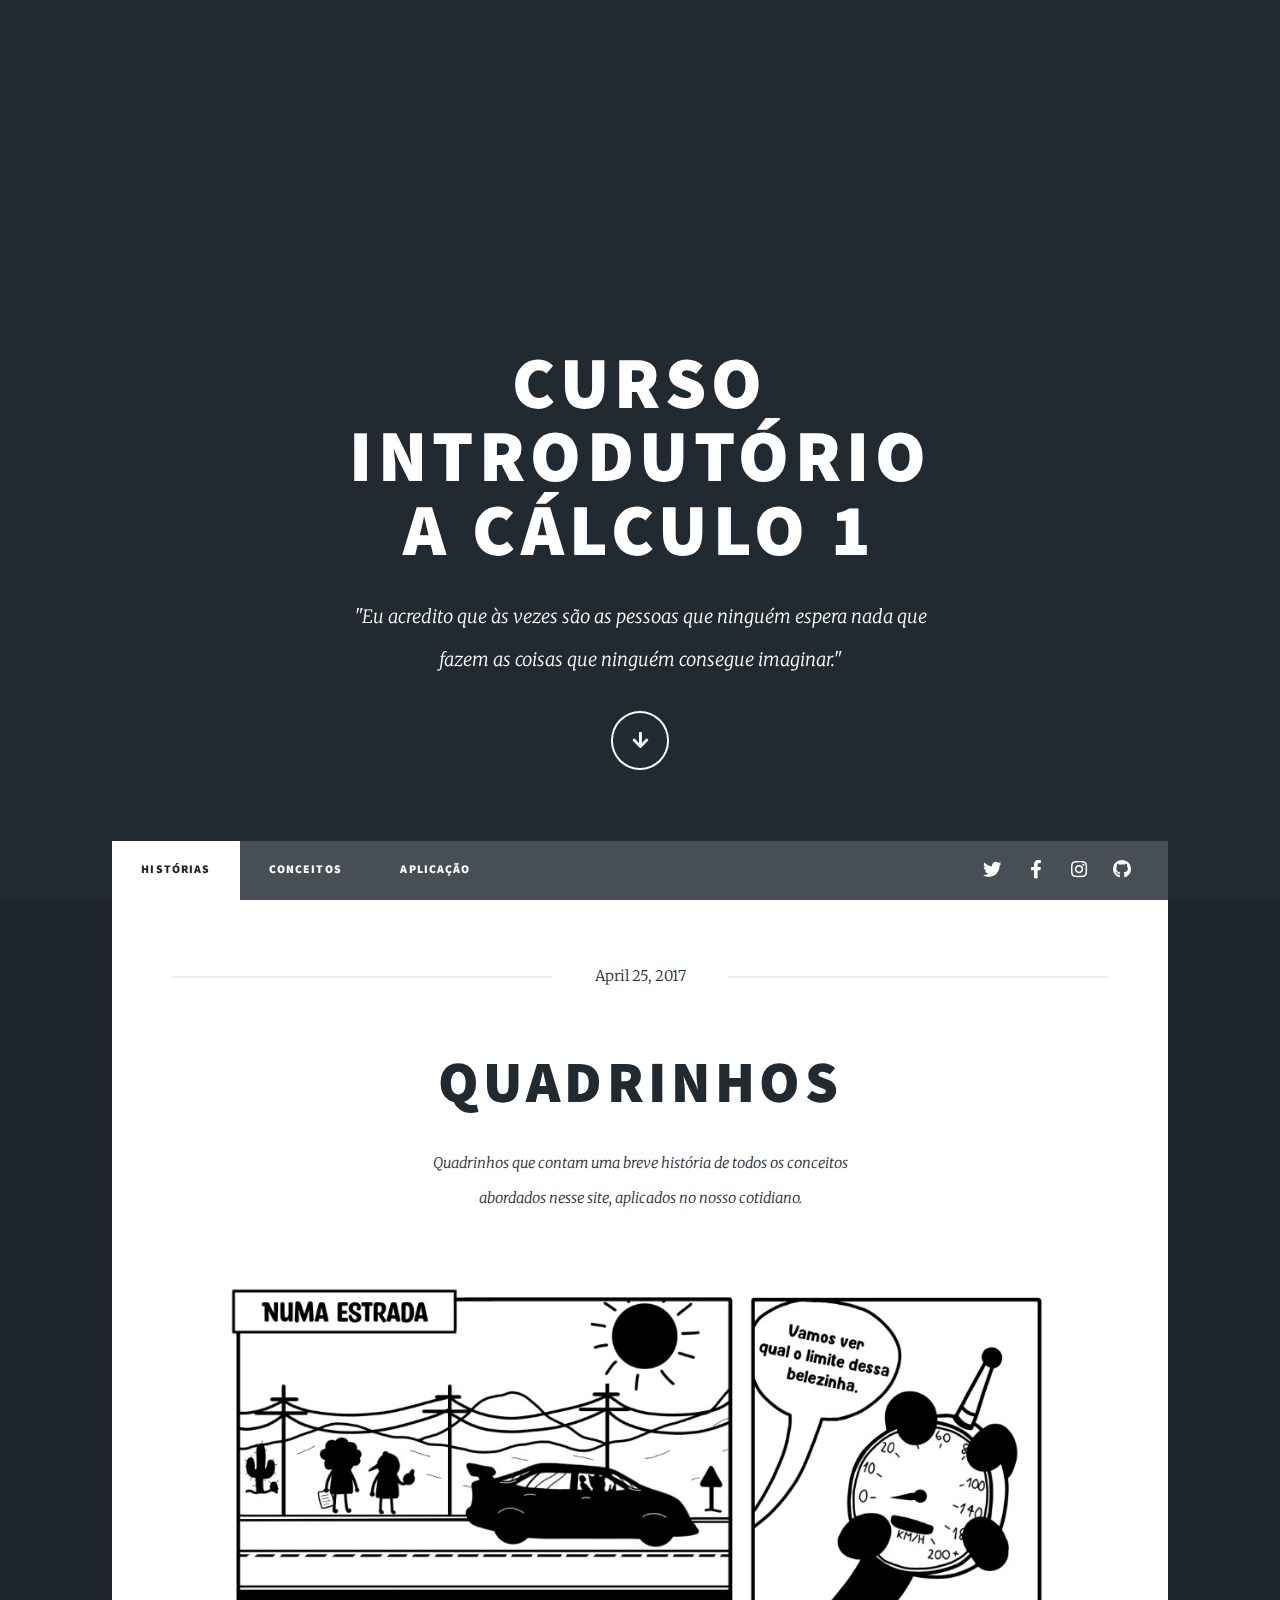
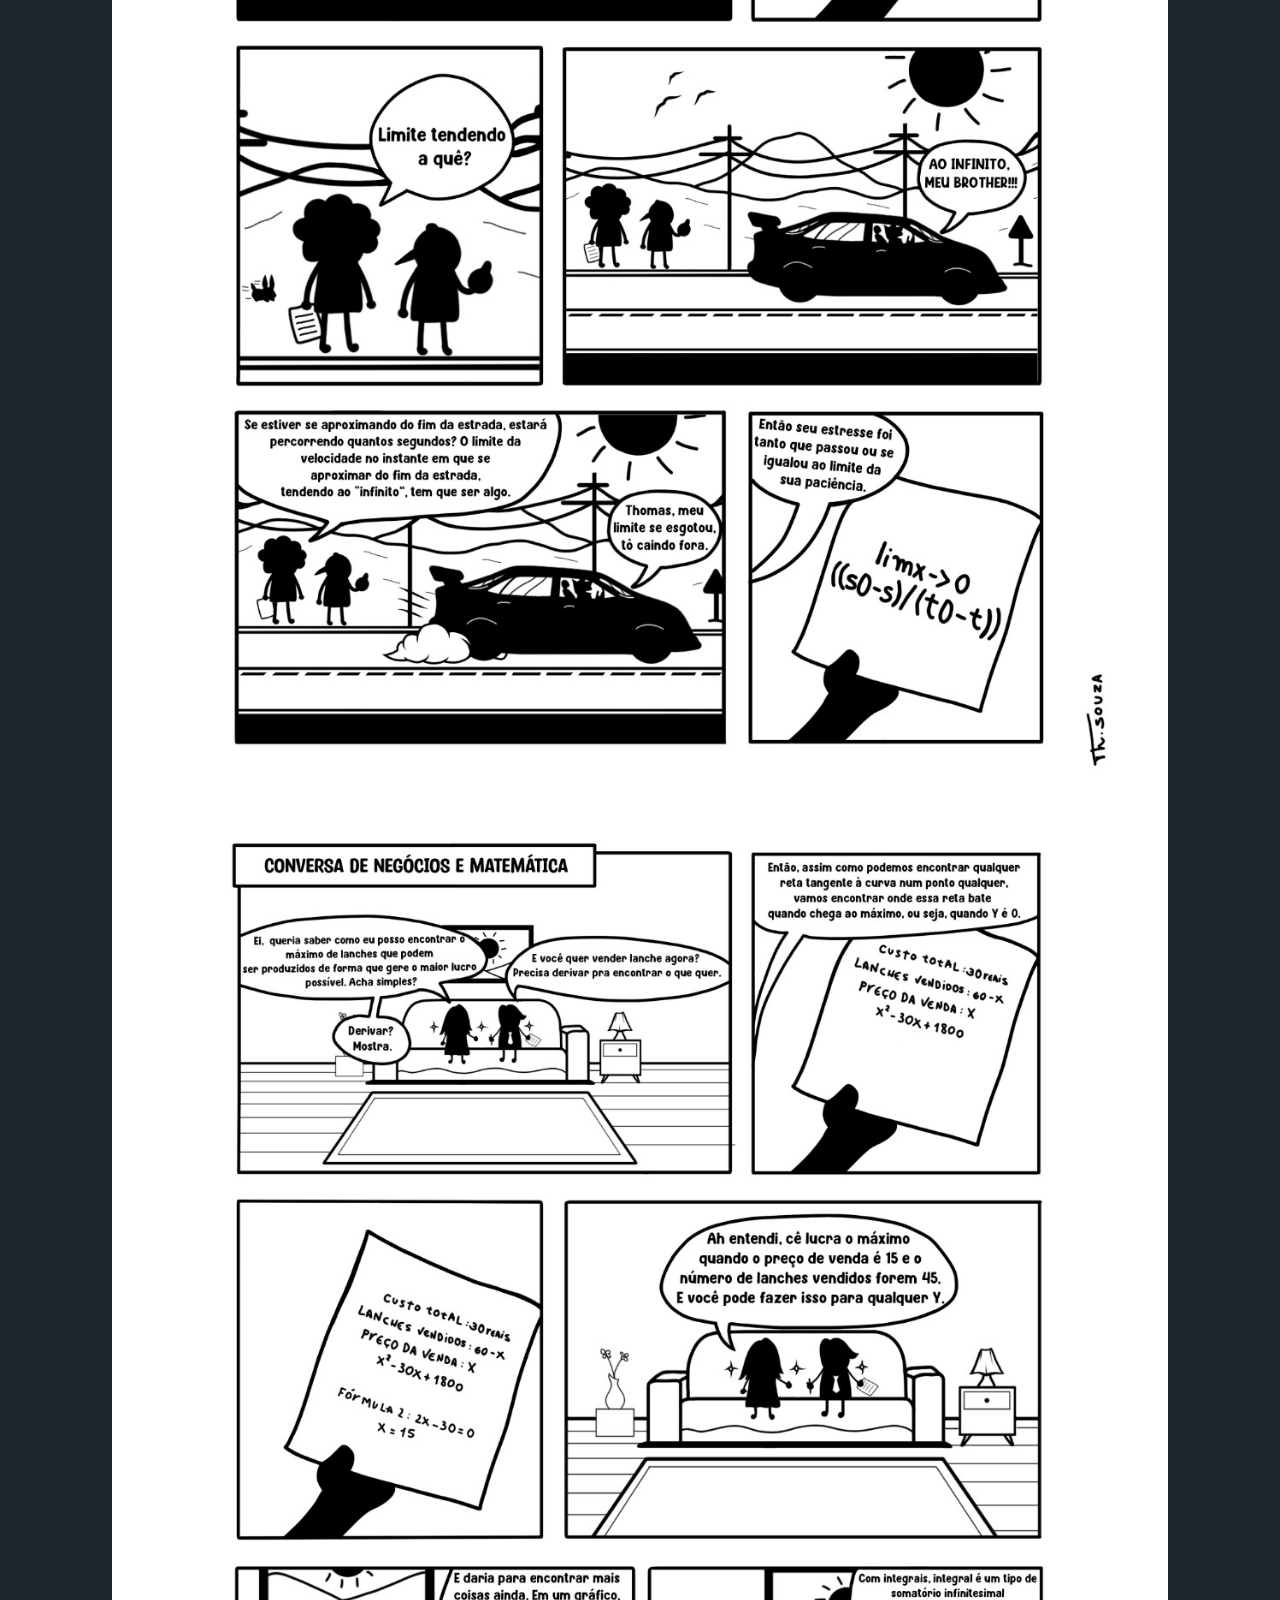
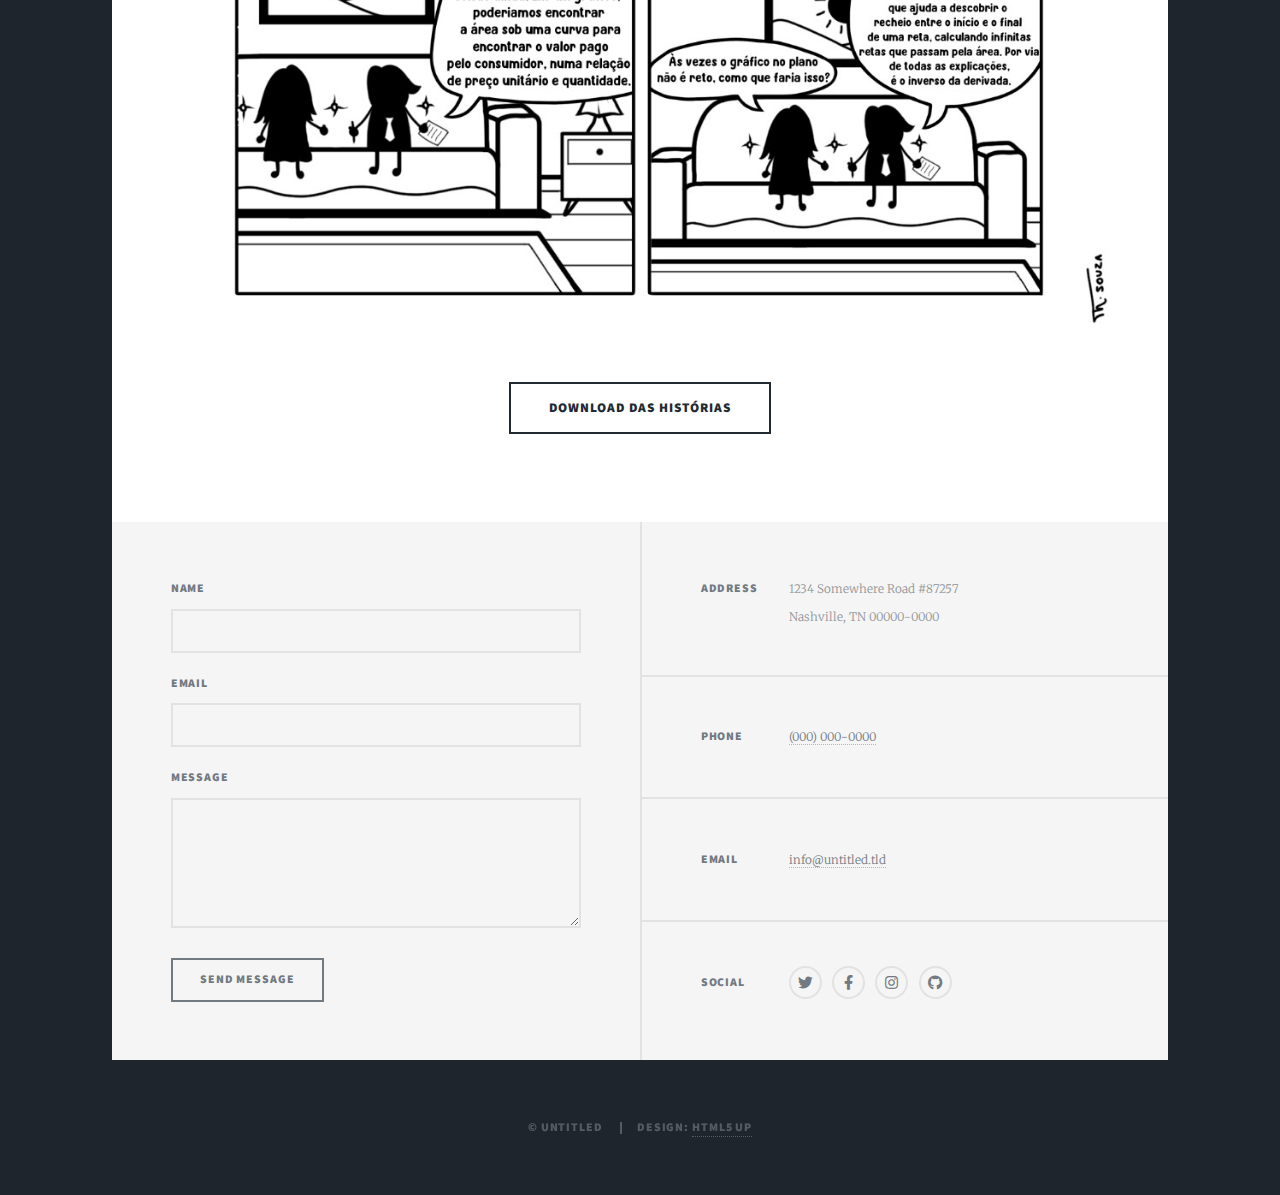
==== index.html @ 62574768 "first commit" ====
<!DOCTYPE html>
<!--
	Massively by HTML5 UP
	html5up.net | @ajlkn
	Free for personal and commercial use under the CCA 3.0 license (html5up.net/license)
-->
<html>
  <head>
    <title>Histórias | Cálculo 1</title>
    <meta charset="utf-8" />
    <meta
      name="viewport"
      content="width=device-width, initial-scale=1, user-scalable=no"
    />
    <link rel="stylesheet" href="assets/css/main.css" />
    <noscript
      ><link rel="stylesheet" href="assets/css/noscript.css"
    /></noscript>
  </head>
  <body class="is-preload">
    <!-- Wrapper -->
    <div id="wrapper" class="fade-in">
      <!-- Intro -->
      <div id="intro">
        <h1>
          Curso<br />
          introdutório<br />
          a cálculo 1
        </h1>
        <p>
          "Eu acredito que às vezes são as pessoas que ninguém espera nada que
          <br />
          fazem as coisas que ninguém consegue imaginar."
        </p>
        <ul class="actions">
          <li>
            <a
              href="#header"
              class="button icon solid solo fa-arrow-down scrolly"
              >Continue</a
            >
          </li>
        </ul>
      </div>

      <!-- Header -->
      <header id="header">
        <a href="index.html" class="logo">Cálculo 1</a>
      </header>

      <!-- Nav -->
      <nav id="nav">
        <ul class="links">
          <li class="active"><a href="index.html">Histórias</a></li>
          <li><a href="generic.html">Conceitos</a></li>
          <li><a href="elements.html">Aplicação</a></li>
        </ul>
        <ul class="icons">
          <li>
            <a href="#" class="icon brands fa-twitter"
              ><span class="label">Twitter</span></a
            >
          </li>
          <li>
            <a href="#" class="icon brands fa-facebook-f"
              ><span class="label">Facebook</span></a
            >
          </li>
          <li>
            <a href="#" class="icon brands fa-instagram"
              ><span class="label">Instagram</span></a
            >
          </li>
          <li>
            <a href="#" class="icon brands fa-github"
              ><span class="label">GitHub</span></a
            >
          </li>
        </ul>
      </nav>

      <!-- Main -->
      <div id="main">
        <!-- Featured Post -->
        <article class="post featured">
          <header class="major">
            <span class="date">April 25, 2017</span>
            <h2>
              <a href="#">Quadrinhos</a>
            </h2>
            <p>
              Quadrinhos que contam uma breve história de todos os conceitos
              <br />abordados nesse site, aplicados no nosso cotidiano.
            </p>
          </header>
          <a href="#" class="image main"
            ><img src="images/pic01.jpeg" alt=""
          /></a>
          <a href="#" class="image main"
            ><img src="images/pic02.jpeg" alt=""
          /></a>
          <ul class="actions special">
            <li>
              <a href="#" class="button large" download="images/pic01.jpeg"
                >Download das histórias</a
              >
            </li>
          </ul>
        </article>
      </div>

      <!-- Footer -->
      <footer id="footer">
        <section>
          <form method="post" action="#">
            <div class="fields">
              <div class="field">
                <label for="name">Name</label>
                <input type="text" name="name" id="name" />
              </div>
              <div class="field">
                <label for="email">Email</label>
                <input type="text" name="email" id="email" />
              </div>
              <div class="field">
                <label for="message">Message</label>
                <textarea name="message" id="message" rows="3"></textarea>
              </div>
            </div>
            <ul class="actions">
              <li><input type="submit" value="Send Message" /></li>
            </ul>
          </form>
        </section>
        <section class="split contact">
          <section class="alt">
            <h3>Address</h3>
            <p>
              1234 Somewhere Road #87257<br />
              Nashville, TN 00000-0000
            </p>
          </section>
          <section>
            <h3>Phone</h3>
            <p><a href="#">(000) 000-0000</a></p>
          </section>
          <section>
            <h3>Email</h3>
            <p><a href="#">info@untitled.tld</a></p>
          </section>
          <section>
            <h3>Social</h3>
            <ul class="icons alt">
              <li>
                <a href="#" class="icon brands alt fa-twitter"
                  ><span class="label">Twitter</span></a
                >
              </li>
              <li>
                <a href="#" class="icon brands alt fa-facebook-f"
                  ><span class="label">Facebook</span></a
                >
              </li>
              <li>
                <a href="#" class="icon brands alt fa-instagram"
                  ><span class="label">Instagram</span></a
                >
              </li>
              <li>
                <a href="#" class="icon brands alt fa-github"
                  ><span class="label">GitHub</span></a
                >
              </li>
            </ul>
          </section>
        </section>
      </footer>

      <!-- Copyright -->
      <div id="copyright">
        <ul>
          <li>&copy; Untitled</li>
          <li>Design: <a href="https://html5up.net">HTML5 UP</a></li>
        </ul>
      </div>
    </div>

    <!-- Scripts -->
    <script src="assets/js/jquery.min.js"></script>
    <script src="assets/js/jquery.scrollex.min.js"></script>
    <script src="assets/js/jquery.scrolly.min.js"></script>
    <script src="assets/js/browser.min.js"></script>
    <script src="assets/js/breakpoints.min.js"></script>
    <script src="assets/js/util.js"></script>
    <script src="assets/js/main.js"></script>
  </body>
</html>
---- assets/css/main.css ----
@import url(fontawesome-all.min.css);
@import url("https://fonts.googleapis.com/css?family=Merriweather:300,700,300italic,700italic|Source+Sans+Pro:900");

/*
	Massively by HTML5 UP
	html5up.net | @ajlkn
	Free for personal and commercial use under the CCA 3.0 license (html5up.net/license)
*/

html,
body,
div,
span,
applet,
object,
iframe,
h1,
h2,
h3,
h4,
h5,
h6,
p,
blockquote,
pre,
a,
abbr,
acronym,
address,
big,
cite,
code,
del,
dfn,
em,
img,
ins,
kbd,
q,
s,
samp,
small,
strike,
strong,
sub,
sup,
tt,
var,
b,
u,
i,
center,
dl,
dt,
dd,
ol,
ul,
li,
fieldset,
form,
label,
legend,
table,
caption,
tbody,
tfoot,
thead,
tr,
th,
td,
article,
aside,
canvas,
details,
embed,
figure,
figcaption,
footer,
header,
hgroup,
menu,
nav,
output,
ruby,
section,
summary,
time,
mark,
audio,
video {
  margin: 0;
  padding: 0;
  border: 0;
  font-size: 100%;
  font: inherit;
  vertical-align: baseline;
}

article,
aside,
details,
figcaption,
figure,
footer,
header,
hgroup,
menu,
nav,
section {
  display: block;
}

body {
  line-height: 1;
}

ol,
ul {
  list-style: none;
}

blockquote,
q {
  quotes: none;
}

blockquote:before,
blockquote:after,
q:before,
q:after {
  content: "";
  content: none;
}

table {
  border-collapse: collapse;
  border-spacing: 0;
}

body {
  -webkit-text-size-adjust: none;
}

mark {
  background-color: transparent;
  color: inherit;
}

input::-moz-focus-inner {
  border: 0;
  padding: 0;
}

input,
select,
textarea {
  -moz-appearance: none;
  -webkit-appearance: none;
  -ms-appearance: none;
  appearance: none;
}

/* Basic */

@-ms-viewport {
  width: device-width;
}

body {
  -ms-overflow-style: scrollbar;
}

@media screen and (max-width: 480px) {
  html,
  body {
    min-width: 320px;
  }
}

html {
  box-sizing: border-box;
}

*,
*:before,
*:after {
  box-sizing: inherit;
}

body {
  background-color: #1e252d;
}

body.is-preload *,
body.is-preload *:before,
body.is-preload *:after {
  -moz-animation: none !important;
  -webkit-animation: none !important;
  -ms-animation: none !important;
  animation: none !important;
  -moz-transition: none !important;
  -webkit-transition: none !important;
  -ms-transition: none !important;
  transition: none !important;
}

/* Type */

html {
  font-size: 16pt;
}

@media screen and (max-width: 1680px) {
  html {
    font-size: 12pt;
  }
}

@media screen and (max-width: 1280px) {
  html {
    font-size: 11pt;
  }
}

@media screen and (max-width: 360px) {
  html {
    font-size: 10pt;
  }
}

body {
  color: #212931;
}

body,
input,
select,
textarea {
  font-family: "Merriweather", Georgia, serif;
  font-weight: 300;
  font-size: 1rem;
  line-height: 2.375;
}

a {
  -moz-transition: color 0.2s ease-in-out, background-color 0.2s ease-in-out,
    border-color 0.2s ease-in-out, box-shadow 0.2s ease-in-out;
  -webkit-transition: color 0.2s ease-in-out, background-color 0.2s ease-in-out,
    border-color 0.2s ease-in-out, box-shadow 0.2s ease-in-out;
  -ms-transition: color 0.2s ease-in-out, background-color 0.2s ease-in-out,
    border-color 0.2s ease-in-out, box-shadow 0.2s ease-in-out;
  transition: color 0.2s ease-in-out, background-color 0.2s ease-in-out,
    border-color 0.2s ease-in-out, box-shadow 0.2s ease-in-out;
  border-bottom: dotted 1px;
  text-decoration: none;
}

a:hover {
  border-bottom-color: transparent;
}

strong,
b {
  font-weight: 600;
}

em,
i {
  font-style: italic;
}

p {
  text-align: justify;
  margin: 0 0 2rem 0;
}

h1,
h2,
h3,
h4,
h5,
h6 {
  font-family: "Source Sans Pro", Helvetica, sans-serif;
  font-weight: 900;
  line-height: 1.5;
  letter-spacing: 0.075em;
  text-transform: uppercase;
  margin: 0 0 1rem 0;
}

h1 a,
h2 a,
h3 a,
h4 a,
h5 a,
h6 a {
  border-bottom: 0;
  color: inherit;
  text-decoration: none;
}

h1 {
  font-size: 4rem;
  line-height: 1.1;
  margin: 0 0 2rem 0;
}

h2 {
  font-size: 1.75rem;
  line-height: 1.3;
  margin: 0 0 1.5rem 0;
}

h3 {
  font-size: 1.25rem;
  margin: 0 0 1.5rem 0;
}

h4 {
  font-size: 1rem;
}

h5 {
  font-size: 0.9rem;
}

h6 {
  font-size: 0.8rem;
}

sub {
  font-size: 0.8rem;
  position: relative;
  top: 0.5rem;
}

sup {
  font-size: 0.8rem;
  position: relative;
  top: -0.5rem;
}

blockquote {
  border-left: solid 4px;
  font-style: italic;
  margin: 0 0 2rem 0;
  padding: 0.5rem 0 0.5rem 2rem;
}

code {
  border: solid 2px;
  font-family: "Courier New", monospace;
  font-size: 0.9rem;
  margin: 0 0.25rem;
  padding: 0.25rem 0.65rem;
}

pre {
  -webkit-overflow-scrolling: touch;
  font-family: "Courier New", monospace;
  font-size: 0.9rem;
  margin: 0 0 2rem 0;
}

pre code {
  display: block;
  line-height: 1.75;
  padding: 1rem 1.5rem;
  overflow-x: auto;
}

hr {
  border: 0;
  border-bottom: solid 2px;
  margin: 3rem 0;
}

hr.major {
  margin: 5rem 0;
}

.align-left {
  text-align: left;
}

.align-center {
  text-align: center;
}

.align-right {
  text-align: right;
}

input,
select,
textarea {
  color: #212931;
}

a {
  color: #212931;
  border-bottom-color: rgba(33, 41, 49, 0.5);
}

a:hover {
  border-bottom-color: transparent;
  color: #18bfef !important;
}

strong,
b {
  color: #212931;
}

h1,
h2,
h3,
h4,
h5,
h6 {
  color: #212931;
}

blockquote {
  border-left-color: #eeeeee;
}

code {
  background: rgba(220, 220, 220, 0.25);
  border-color: #eeeeee;
}

hr {
  border-bottom-color: #eeeeee;
}

/* Row */

.row {
  display: flex;
  flex-wrap: wrap;
  box-sizing: border-box;
  align-items: stretch;
}

.row > * {
  box-sizing: border-box;
}

.row.gtr-uniform > * > :last-child {
  margin-bottom: 0;
}

.row.aln-left {
  justify-content: flex-start;
}

.row.aln-center {
  justify-content: center;
}

.row.aln-right {
  justify-content: flex-end;
}

.row.aln-top {
  align-items: flex-start;
}

.row.aln-middle {
  align-items: center;
}

.row.aln-bottom {
  align-items: flex-end;
}

.row > .imp {
  order: -1;
}

.row > .col-1 {
  width: 8.33333%;
}

.row > .off-1 {
  margin-left: 8.33333%;
}

.row > .col-2 {
  width: 16.66667%;
}

.row > .off-2 {
  margin-left: 16.66667%;
}

.row > .col-3 {
  width: 25%;
}

.row > .off-3 {
  margin-left: 25%;
}

.row > .col-4 {
  width: 33.33333%;
}

.row > .off-4 {
  margin-left: 33.33333%;
}

.row > .col-5 {
  width: 41.66667%;
}

.row > .off-5 {
  margin-left: 41.66667%;
}

.row > .col-6 {
  width: 50%;
}

.row > .off-6 {
  margin-left: 50%;
}

.row > .col-7 {
  width: 58.33333%;
}

.row > .off-7 {
  margin-left: 58.33333%;
}

.row > .col-8 {
  width: 66.66667%;
}

.row > .off-8 {
  margin-left: 66.66667%;
}

.row > .col-9 {
  width: 75%;
}

.row > .off-9 {
  margin-left: 75%;
}

.row > .col-10 {
  width: 83.33333%;
}

.row > .off-10 {
  margin-left: 83.33333%;
}

.row > .col-11 {
  width: 91.66667%;
}

.row > .off-11 {
  margin-left: 91.66667%;
}

.row > .col-12 {
  width: 100%;
}

.row > .off-12 {
  margin-left: 100%;
}

.row.gtr-0 {
  margin-top: 0;
  margin-left: 0rem;
}

.row.gtr-0 > * {
  padding: 0 0 0 0rem;
}

.row.gtr-0.gtr-uniform {
  margin-top: 0rem;
}

.row.gtr-0.gtr-uniform > * {
  padding-top: 0rem;
}

.row.gtr-25 {
  margin-top: 0;
  margin-left: -0.375rem;
}

.row.gtr-25 > * {
  padding: 0 0 0 0.375rem;
}

.row.gtr-25.gtr-uniform {
  margin-top: -0.375rem;
}

.row.gtr-25.gtr-uniform > * {
  padding-top: 0.375rem;
}

.row.gtr-50 {
  margin-top: 0;
  margin-left: -0.75rem;
}

.row.gtr-50 > * {
  padding: 0 0 0 0.75rem;
}

.row.gtr-50.gtr-uniform {
  margin-top: -0.75rem;
}

.row.gtr-50.gtr-uniform > * {
  padding-top: 0.75rem;
}

.row {
  margin-top: 0;
  margin-left: -1.5rem;
}

.row > * {
  padding: 0 0 0 1.5rem;
}

.row.gtr-uniform {
  margin-top: -1.5rem;
}

.row.gtr-uniform > * {
  padding-top: 1.5rem;
}

.row.gtr-150 {
  margin-top: 0;
  margin-left: -2.25rem;
}

.row.gtr-150 > * {
  padding: 0 0 0 2.25rem;
}

.row.gtr-150.gtr-uniform {
  margin-top: -2.25rem;
}

.row.gtr-150.gtr-uniform > * {
  padding-top: 2.25rem;
}

.row.gtr-200 {
  margin-top: 0;
  margin-left: -3rem;
}

.row.gtr-200 > * {
  padding: 0 0 0 3rem;
}

.row.gtr-200.gtr-uniform {
  margin-top: -3rem;
}

.row.gtr-200.gtr-uniform > * {
  padding-top: 3rem;
}

@media screen and (max-width: 1680px) {
  .row {
    display: flex;
    flex-wrap: wrap;
    box-sizing: border-box;
    align-items: stretch;
  }

  .row > * {
    box-sizing: border-box;
  }

  .row.gtr-uniform > * > :last-child {
    margin-bottom: 0;
  }

  .row.aln-left {
    justify-content: flex-start;
  }

  .row.aln-center {
    justify-content: center;
  }

  .row.aln-right {
    justify-content: flex-end;
  }

  .row.aln-top {
    align-items: flex-start;
  }

  .row.aln-middle {
    align-items: center;
  }

  .row.aln-bottom {
    align-items: flex-end;
  }

  .row > .imp-xlarge {
    order: -1;
  }

  .row > .col-1-xlarge {
    width: 8.33333%;
  }

  .row > .off-1-xlarge {
    margin-left: 8.33333%;
  }

  .row > .col-2-xlarge {
    width: 16.66667%;
  }

  .row > .off-2-xlarge {
    margin-left: 16.66667%;
  }

  .row > .col-3-xlarge {
    width: 25%;
  }

  .row > .off-3-xlarge {
    margin-left: 25%;
  }

  .row > .col-4-xlarge {
    width: 33.33333%;
  }

  .row > .off-4-xlarge {
    margin-left: 33.33333%;
  }

  .row > .col-5-xlarge {
    width: 41.66667%;
  }

  .row > .off-5-xlarge {
    margin-left: 41.66667%;
  }

  .row > .col-6-xlarge {
    width: 50%;
  }

  .row > .off-6-xlarge {
    margin-left: 50%;
  }

  .row > .col-7-xlarge {
    width: 58.33333%;
  }

  .row > .off-7-xlarge {
    margin-left: 58.33333%;
  }

  .row > .col-8-xlarge {
    width: 66.66667%;
  }

  .row > .off-8-xlarge {
    margin-left: 66.66667%;
  }

  .row > .col-9-xlarge {
    width: 75%;
  }

  .row > .off-9-xlarge {
    margin-left: 75%;
  }

  .row > .col-10-xlarge {
    width: 83.33333%;
  }

  .row > .off-10-xlarge {
    margin-left: 83.33333%;
  }

  .row > .col-11-xlarge {
    width: 91.66667%;
  }

  .row > .off-11-xlarge {
    margin-left: 91.66667%;
  }

  .row > .col-12-xlarge {
    width: 100%;
  }

  .row > .off-12-xlarge {
    margin-left: 100%;
  }

  .row.gtr-0 {
    margin-top: 0;
    margin-left: 0rem;
  }

  .row.gtr-0 > * {
    padding: 0 0 0 0rem;
  }

  .row.gtr-0.gtr-uniform {
    margin-top: 0rem;
  }

  .row.gtr-0.gtr-uniform > * {
    padding-top: 0rem;
  }

  .row.gtr-25 {
    margin-top: 0;
    margin-left: -0.375rem;
  }

  .row.gtr-25 > * {
    padding: 0 0 0 0.375rem;
  }

  .row.gtr-25.gtr-uniform {
    margin-top: -0.375rem;
  }

  .row.gtr-25.gtr-uniform > * {
    padding-top: 0.375rem;
  }

  .row.gtr-50 {
    margin-top: 0;
    margin-left: -0.75rem;
  }

  .row.gtr-50 > * {
    padding: 0 0 0 0.75rem;
  }

  .row.gtr-50.gtr-uniform {
    margin-top: -0.75rem;
  }

  .row.gtr-50.gtr-uniform > * {
    padding-top: 0.75rem;
  }

  .row {
    margin-top: 0;
    margin-left: -1.5rem;
  }

  .row > * {
    padding: 0 0 0 1.5rem;
  }

  .row.gtr-uniform {
    margin-top: -1.5rem;
  }

  .row.gtr-uniform > * {
    padding-top: 1.5rem;
  }

  .row.gtr-150 {
    margin-top: 0;
    margin-left: -2.25rem;
  }

  .row.gtr-150 > * {
    padding: 0 0 0 2.25rem;
  }

  .row.gtr-150.gtr-uniform {
    margin-top: -2.25rem;
  }

  .row.gtr-150.gtr-uniform > * {
    padding-top: 2.25rem;
  }

  .row.gtr-200 {
    margin-top: 0;
    margin-left: -3rem;
  }

  .row.gtr-200 > * {
    padding: 0 0 0 3rem;
  }

  .row.gtr-200.gtr-uniform {
    margin-top: -3rem;
  }

  .row.gtr-200.gtr-uniform > * {
    padding-top: 3rem;
  }
}

@media screen and (max-width: 1280px) {
  .row {
    display: flex;
    flex-wrap: wrap;
    box-sizing: border-box;
    align-items: stretch;
  }

  .row > * {
    box-sizing: border-box;
  }

  .row.gtr-uniform > * > :last-child {
    margin-bottom: 0;
  }

  .row.aln-left {
    justify-content: flex-start;
  }

  .row.aln-center {
    justify-content: center;
  }

  .row.aln-right {
    justify-content: flex-end;
  }

  .row.aln-top {
    align-items: flex-start;
  }

  .row.aln-middle {
    align-items: center;
  }

  .row.aln-bottom {
    align-items: flex-end;
  }

  .row > .imp-large {
    order: -1;
  }

  .row > .col-1-large {
    width: 8.33333%;
  }

  .row > .off-1-large {
    margin-left: 8.33333%;
  }

  .row > .col-2-large {
    width: 16.66667%;
  }

  .row > .off-2-large {
    margin-left: 16.66667%;
  }

  .row > .col-3-large {
    width: 25%;
  }

  .row > .off-3-large {
    margin-left: 25%;
  }

  .row > .col-4-large {
    width: 33.33333%;
  }

  .row > .off-4-large {
    margin-left: 33.33333%;
  }

  .row > .col-5-large {
    width: 41.66667%;
  }

  .row > .off-5-large {
    margin-left: 41.66667%;
  }

  .row > .col-6-large {
    width: 50%;
  }

  .row > .off-6-large {
    margin-left: 50%;
  }

  .row > .col-7-large {
    width: 58.33333%;
  }

  .row > .off-7-large {
    margin-left: 58.33333%;
  }

  .row > .col-8-large {
    width: 66.66667%;
  }

  .row > .off-8-large {
    margin-left: 66.66667%;
  }

  .row > .col-9-large {
    width: 75%;
  }

  .row > .off-9-large {
    margin-left: 75%;
  }

  .row > .col-10-large {
    width: 83.33333%;
  }

  .row > .off-10-large {
    margin-left: 83.33333%;
  }

  .row > .col-11-large {
    width: 91.66667%;
  }

  .row > .off-11-large {
    margin-left: 91.66667%;
  }

  .row > .col-12-large {
    width: 100%;
  }

  .row > .off-12-large {
    margin-left: 100%;
  }

  .row.gtr-0 {
    margin-top: 0;
    margin-left: 0rem;
  }

  .row.gtr-0 > * {
    padding: 0 0 0 0rem;
  }

  .row.gtr-0.gtr-uniform {
    margin-top: 0rem;
  }

  .row.gtr-0.gtr-uniform > * {
    padding-top: 0rem;
  }

  .row.gtr-25 {
    margin-top: 0;
    margin-left: -0.375rem;
  }

  .row.gtr-25 > * {
    padding: 0 0 0 0.375rem;
  }

  .row.gtr-25.gtr-uniform {
    margin-top: -0.375rem;
  }

  .row.gtr-25.gtr-uniform > * {
    padding-top: 0.375rem;
  }

  .row.gtr-50 {
    margin-top: 0;
    margin-left: -0.75rem;
  }

  .row.gtr-50 > * {
    padding: 0 0 0 0.75rem;
  }

  .row.gtr-50.gtr-uniform {
    margin-top: -0.75rem;
  }

  .row.gtr-50.gtr-uniform > * {
    padding-top: 0.75rem;
  }

  .row {
    margin-top: 0;
    margin-left: -1.5rem;
  }

  .row > * {
    padding: 0 0 0 1.5rem;
  }

  .row.gtr-uniform {
    margin-top: -1.5rem;
  }

  .row.gtr-uniform > * {
    padding-top: 1.5rem;
  }

  .row.gtr-150 {
    margin-top: 0;
    margin-left: -2.25rem;
  }

  .row.gtr-150 > * {
    padding: 0 0 0 2.25rem;
  }

  .row.gtr-150.gtr-uniform {
    margin-top: -2.25rem;
  }

  .row.gtr-150.gtr-uniform > * {
    padding-top: 2.25rem;
  }

  .row.gtr-200 {
    margin-top: 0;
    margin-left: -3rem;
  }

  .row.gtr-200 > * {
    padding: 0 0 0 3rem;
  }

  .row.gtr-200.gtr-uniform {
    margin-top: -3rem;
  }

  .row.gtr-200.gtr-uniform > * {
    padding-top: 3rem;
  }
}

@media screen and (max-width: 980px) {
  .row {
    display: flex;
    flex-wrap: wrap;
    box-sizing: border-box;
    align-items: stretch;
  }

  .row > * {
    box-sizing: border-box;
  }

  .row.gtr-uniform > * > :last-child {
    margin-bottom: 0;
  }

  .row.aln-left {
    justify-content: flex-start;
  }

  .row.aln-center {
    justify-content: center;
  }

  .row.aln-right {
    justify-content: flex-end;
  }

  .row.aln-top {
    align-items: flex-start;
  }

  .row.aln-middle {
    align-items: center;
  }

  .row.aln-bottom {
    align-items: flex-end;
  }

  .row > .imp-medium {
    order: -1;
  }

  .row > .col-1-medium {
    width: 8.33333%;
  }

  .row > .off-1-medium {
    margin-left: 8.33333%;
  }

  .row > .col-2-medium {
    width: 16.66667%;
  }

  .row > .off-2-medium {
    margin-left: 16.66667%;
  }

  .row > .col-3-medium {
    width: 25%;
  }

  .row > .off-3-medium {
    margin-left: 25%;
  }

  .row > .col-4-medium {
    width: 33.33333%;
  }

  .row > .off-4-medium {
    margin-left: 33.33333%;
  }

  .row > .col-5-medium {
    width: 41.66667%;
  }

  .row > .off-5-medium {
    margin-left: 41.66667%;
  }

  .row > .col-6-medium {
    width: 50%;
  }

  .row > .off-6-medium {
    margin-left: 50%;
  }

  .row > .col-7-medium {
    width: 58.33333%;
  }

  .row > .off-7-medium {
    margin-left: 58.33333%;
  }

  .row > .col-8-medium {
    width: 66.66667%;
  }

  .row > .off-8-medium {
    margin-left: 66.66667%;
  }

  .row > .col-9-medium {
    width: 75%;
  }

  .row > .off-9-medium {
    margin-left: 75%;
  }

  .row > .col-10-medium {
    width: 83.33333%;
  }

  .row > .off-10-medium {
    margin-left: 83.33333%;
  }

  .row > .col-11-medium {
    width: 91.66667%;
  }

  .row > .off-11-medium {
    margin-left: 91.66667%;
  }

  .row > .col-12-medium {
    width: 100%;
  }

  .row > .off-12-medium {
    margin-left: 100%;
  }

  .row.gtr-0 {
    margin-top: 0;
    margin-left: 0rem;
  }

  .row.gtr-0 > * {
    padding: 0 0 0 0rem;
  }

  .row.gtr-0.gtr-uniform {
    margin-top: 0rem;
  }

  .row.gtr-0.gtr-uniform > * {
    padding-top: 0rem;
  }

  .row.gtr-25 {
    margin-top: 0;
    margin-left: -0.375rem;
  }

  .row.gtr-25 > * {
    padding: 0 0 0 0.375rem;
  }

  .row.gtr-25.gtr-uniform {
    margin-top: -0.375rem;
  }

  .row.gtr-25.gtr-uniform > * {
    padding-top: 0.375rem;
  }

  .row.gtr-50 {
    margin-top: 0;
    margin-left: -0.75rem;
  }

  .row.gtr-50 > * {
    padding: 0 0 0 0.75rem;
  }

  .row.gtr-50.gtr-uniform {
    margin-top: -0.75rem;
  }

  .row.gtr-50.gtr-uniform > * {
    padding-top: 0.75rem;
  }

  .row {
    margin-top: 0;
    margin-left: -1.5rem;
  }

  .row > * {
    padding: 0 0 0 1.5rem;
  }

  .row.gtr-uniform {
    margin-top: -1.5rem;
  }

  .row.gtr-uniform > * {
    padding-top: 1.5rem;
  }

  .row.gtr-150 {
    margin-top: 0;
    margin-left: -2.25rem;
  }

  .row.gtr-150 > * {
    padding: 0 0 0 2.25rem;
  }

  .row.gtr-150.gtr-uniform {
    margin-top: -2.25rem;
  }

  .row.gtr-150.gtr-uniform > * {
    padding-top: 2.25rem;
  }

  .row.gtr-200 {
    margin-top: 0;
    margin-left: -3rem;
  }

  .row.gtr-200 > * {
    padding: 0 0 0 3rem;
  }

  .row.gtr-200.gtr-uniform {
    margin-top: -3rem;
  }

  .row.gtr-200.gtr-uniform > * {
    padding-top: 3rem;
  }
}

@media screen and (max-width: 736px) {
  .row {
    display: flex;
    flex-wrap: wrap;
    box-sizing: border-box;
    align-items: stretch;
  }

  .row > * {
    box-sizing: border-box;
  }

  .row.gtr-uniform > * > :last-child {
    margin-bottom: 0;
  }

  .row.aln-left {
    justify-content: flex-start;
  }

  .row.aln-center {
    justify-content: center;
  }

  .row.aln-right {
    justify-content: flex-end;
  }

  .row.aln-top {
    align-items: flex-start;
  }

  .row.aln-middle {
    align-items: center;
  }

  .row.aln-bottom {
    align-items: flex-end;
  }

  .row > .imp-small {
    order: -1;
  }

  .row > .col-1-small {
    width: 8.33333%;
  }

  .row > .off-1-small {
    margin-left: 8.33333%;
  }

  .row > .col-2-small {
    width: 16.66667%;
  }

  .row > .off-2-small {
    margin-left: 16.66667%;
  }

  .row > .col-3-small {
    width: 25%;
  }

  .row > .off-3-small {
    margin-left: 25%;
  }

  .row > .col-4-small {
    width: 33.33333%;
  }

  .row > .off-4-small {
    margin-left: 33.33333%;
  }

  .row > .col-5-small {
    width: 41.66667%;
  }

  .row > .off-5-small {
    margin-left: 41.66667%;
  }

  .row > .col-6-small {
    width: 50%;
  }

  .row > .off-6-small {
    margin-left: 50%;
  }

  .row > .col-7-small {
    width: 58.33333%;
  }

  .row > .off-7-small {
    margin-left: 58.33333%;
  }

  .row > .col-8-small {
    width: 66.66667%;
  }

  .row > .off-8-small {
    margin-left: 66.66667%;
  }

  .row > .col-9-small {
    width: 75%;
  }

  .row > .off-9-small {
    margin-left: 75%;
  }

  .row > .col-10-small {
    width: 83.33333%;
  }

  .row > .off-10-small {
    margin-left: 83.33333%;
  }

  .row > .col-11-small {
    width: 91.66667%;
  }

  .row > .off-11-small {
    margin-left: 91.66667%;
  }

  .row > .col-12-small {
    width: 100%;
  }

  .row > .off-12-small {
    margin-left: 100%;
  }

  .row.gtr-0 {
    margin-top: 0;
    margin-left: 0rem;
  }

  .row.gtr-0 > * {
    padding: 0 0 0 0rem;
  }

  .row.gtr-0.gtr-uniform {
    margin-top: 0rem;
  }

  .row.gtr-0.gtr-uniform > * {
    padding-top: 0rem;
  }

  .row.gtr-25 {
    margin-top: 0;
    margin-left: -0.375rem;
  }

  .row.gtr-25 > * {
    padding: 0 0 0 0.375rem;
  }

  .row.gtr-25.gtr-uniform {
    margin-top: -0.375rem;
  }

  .row.gtr-25.gtr-uniform > * {
    padding-top: 0.375rem;
  }

  .row.gtr-50 {
    margin-top: 0;
    margin-left: -0.75rem;
  }

  .row.gtr-50 > * {
    padding: 0 0 0 0.75rem;
  }

  .row.gtr-50.gtr-uniform {
    margin-top: -0.75rem;
  }

  .row.gtr-50.gtr-uniform > * {
    padding-top: 0.75rem;
  }

  .row {
    margin-top: 0;
    margin-left: -1.5rem;
  }

  .row > * {
    padding: 0 0 0 1.5rem;
  }

  .row.gtr-uniform {
    margin-top: -1.5rem;
  }

  .row.gtr-uniform > * {
    padding-top: 1.5rem;
  }

  .row.gtr-150 {
    margin-top: 0;
    margin-left: -2.25rem;
  }

  .row.gtr-150 > * {
    padding: 0 0 0 2.25rem;
  }

  .row.gtr-150.gtr-uniform {
    margin-top: -2.25rem;
  }

  .row.gtr-150.gtr-uniform > * {
    padding-top: 2.25rem;
  }

  .row.gtr-200 {
    margin-top: 0;
    margin-left: -3rem;
  }

  .row.gtr-200 > * {
    padding: 0 0 0 3rem;
  }

  .row.gtr-200.gtr-uniform {
    margin-top: -3rem;
  }

  .row.gtr-200.gtr-uniform > * {
    padding-top: 3rem;
  }
}

@media screen and (max-width: 480px) {
  .row {
    display: flex;
    flex-wrap: wrap;
    box-sizing: border-box;
    align-items: stretch;
  }

  .row > * {
    box-sizing: border-box;
  }

  .row.gtr-uniform > * > :last-child {
    margin-bottom: 0;
  }

  .row.aln-left {
    justify-content: flex-start;
  }

  .row.aln-center {
    justify-content: center;
  }

  .row.aln-right {
    justify-content: flex-end;
  }

  .row.aln-top {
    align-items: flex-start;
  }

  .row.aln-middle {
    align-items: center;
  }

  .row.aln-bottom {
    align-items: flex-end;
  }

  .row > .imp-xsmall {
    order: -1;
  }

  .row > .col-1-xsmall {
    width: 8.33333%;
  }

  .row > .off-1-xsmall {
    margin-left: 8.33333%;
  }

  .row > .col-2-xsmall {
    width: 16.66667%;
  }

  .row > .off-2-xsmall {
    margin-left: 16.66667%;
  }

  .row > .col-3-xsmall {
    width: 25%;
  }

  .row > .off-3-xsmall {
    margin-left: 25%;
  }

  .row > .col-4-xsmall {
    width: 33.33333%;
  }

  .row > .off-4-xsmall {
    margin-left: 33.33333%;
  }

  .row > .col-5-xsmall {
    width: 41.66667%;
  }

  .row > .off-5-xsmall {
    margin-left: 41.66667%;
  }

  .row > .col-6-xsmall {
    width: 50%;
  }

  .row > .off-6-xsmall {
    margin-left: 50%;
  }

  .row > .col-7-xsmall {
    width: 58.33333%;
  }

  .row > .off-7-xsmall {
    margin-left: 58.33333%;
  }

  .row > .col-8-xsmall {
    width: 66.66667%;
  }

  .row > .off-8-xsmall {
    margin-left: 66.66667%;
  }

  .row > .col-9-xsmall {
    width: 75%;
  }

  .row > .off-9-xsmall {
    margin-left: 75%;
  }

  .row > .col-10-xsmall {
    width: 83.33333%;
  }

  .row > .off-10-xsmall {
    margin-left: 83.33333%;
  }

  .row > .col-11-xsmall {
    width: 91.66667%;
  }

  .row > .off-11-xsmall {
    margin-left: 91.66667%;
  }

  .row > .col-12-xsmall {
    width: 100%;
  }

  .row > .off-12-xsmall {
    margin-left: 100%;
  }

  .row.gtr-0 {
    margin-top: 0;
    margin-left: 0rem;
  }

  .row.gtr-0 > * {
    padding: 0 0 0 0rem;
  }

  .row.gtr-0.gtr-uniform {
    margin-top: 0rem;
  }

  .row.gtr-0.gtr-uniform > * {
    padding-top: 0rem;
  }

  .row.gtr-25 {
    margin-top: 0;
    margin-left: -0.375rem;
  }

  .row.gtr-25 > * {
    padding: 0 0 0 0.375rem;
  }

  .row.gtr-25.gtr-uniform {
    margin-top: -0.375rem;
  }

  .row.gtr-25.gtr-uniform > * {
    padding-top: 0.375rem;
  }

  .row.gtr-50 {
    margin-top: 0;
    margin-left: -0.75rem;
  }

  .row.gtr-50 > * {
    padding: 0 0 0 0.75rem;
  }

  .row.gtr-50.gtr-uniform {
    margin-top: -0.75rem;
  }

  .row.gtr-50.gtr-uniform > * {
    padding-top: 0.75rem;
  }

  .row {
    margin-top: 0;
    margin-left: -1.5rem;
  }

  .row > * {
    padding: 0 0 0 1.5rem;
  }

  .row.gtr-uniform {
    margin-top: -1.5rem;
  }

  .row.gtr-uniform > * {
    padding-top: 1.5rem;
  }

  .row.gtr-150 {
    margin-top: 0;
    margin-left: -2.25rem;
  }

  .row.gtr-150 > * {
    padding: 0 0 0 2.25rem;
  }

  .row.gtr-150.gtr-uniform {
    margin-top: -2.25rem;
  }

  .row.gtr-150.gtr-uniform > * {
    padding-top: 2.25rem;
  }

  .row.gtr-200 {
    margin-top: 0;
    margin-left: -3rem;
  }

  .row.gtr-200 > * {
    padding: 0 0 0 3rem;
  }

  .row.gtr-200.gtr-uniform {
    margin-top: -3rem;
  }

  .row.gtr-200.gtr-uniform > * {
    padding-top: 3rem;
  }
}

@media screen and (max-width: 360px) {
  .row {
    display: flex;
    flex-wrap: wrap;
    box-sizing: border-box;
    align-items: stretch;
  }

  .row > * {
    box-sizing: border-box;
  }

  .row.gtr-uniform > * > :last-child {
    margin-bottom: 0;
  }

  .row.aln-left {
    justify-content: flex-start;
  }

  .row.aln-center {
    justify-content: center;
  }

  .row.aln-right {
    justify-content: flex-end;
  }

  .row.aln-top {
    align-items: flex-start;
  }

  .row.aln-middle {
    align-items: center;
  }

  .row.aln-bottom {
    align-items: flex-end;
  }

  .row > .imp-xxsmall {
    order: -1;
  }

  .row > .col-1-xxsmall {
    width: 8.33333%;
  }

  .row > .off-1-xxsmall {
    margin-left: 8.33333%;
  }

  .row > .col-2-xxsmall {
    width: 16.66667%;
  }

  .row > .off-2-xxsmall {
    margin-left: 16.66667%;
  }

  .row > .col-3-xxsmall {
    width: 25%;
  }

  .row > .off-3-xxsmall {
    margin-left: 25%;
  }

  .row > .col-4-xxsmall {
    width: 33.33333%;
  }

  .row > .off-4-xxsmall {
    margin-left: 33.33333%;
  }

  .row > .col-5-xxsmall {
    width: 41.66667%;
  }

  .row > .off-5-xxsmall {
    margin-left: 41.66667%;
  }

  .row > .col-6-xxsmall {
    width: 50%;
  }

  .row > .off-6-xxsmall {
    margin-left: 50%;
  }

  .row > .col-7-xxsmall {
    width: 58.33333%;
  }

  .row > .off-7-xxsmall {
    margin-left: 58.33333%;
  }

  .row > .col-8-xxsmall {
    width: 66.66667%;
  }

  .row > .off-8-xxsmall {
    margin-left: 66.66667%;
  }

  .row > .col-9-xxsmall {
    width: 75%;
  }

  .row > .off-9-xxsmall {
    margin-left: 75%;
  }

  .row > .col-10-xxsmall {
    width: 83.33333%;
  }

  .row > .off-10-xxsmall {
    margin-left: 83.33333%;
  }

  .row > .col-11-xxsmall {
    width: 91.66667%;
  }

  .row > .off-11-xxsmall {
    margin-left: 91.66667%;
  }

  .row > .col-12-xxsmall {
    width: 100%;
  }

  .row > .off-12-xxsmall {
    margin-left: 100%;
  }

  .row.gtr-0 {
    margin-top: 0;
    margin-left: 0rem;
  }

  .row.gtr-0 > * {
    padding: 0 0 0 0rem;
  }

  .row.gtr-0.gtr-uniform {
    margin-top: 0rem;
  }

  .row.gtr-0.gtr-uniform > * {
    padding-top: 0rem;
  }

  .row.gtr-25 {
    margin-top: 0;
    margin-left: -0.375rem;
  }

  .row.gtr-25 > * {
    padding: 0 0 0 0.375rem;
  }

  .row.gtr-25.gtr-uniform {
    margin-top: -0.375rem;
  }

  .row.gtr-25.gtr-uniform > * {
    padding-top: 0.375rem;
  }

  .row.gtr-50 {
    margin-top: 0;
    margin-left: -0.75rem;
  }

  .row.gtr-50 > * {
    padding: 0 0 0 0.75rem;
  }

  .row.gtr-50.gtr-uniform {
    margin-top: -0.75rem;
  }

  .row.gtr-50.gtr-uniform > * {
    padding-top: 0.75rem;
  }

  .row {
    margin-top: 0;
    margin-left: -1.5rem;
  }

  .row > * {
    padding: 0 0 0 1.5rem;
  }

  .row.gtr-uniform {
    margin-top: -1.5rem;
  }

  .row.gtr-uniform > * {
    padding-top: 1.5rem;
  }

  .row.gtr-150 {
    margin-top: 0;
    margin-left: -2.25rem;
  }

  .row.gtr-150 > * {
    padding: 0 0 0 2.25rem;
  }

  .row.gtr-150.gtr-uniform {
    margin-top: -2.25rem;
  }

  .row.gtr-150.gtr-uniform > * {
    padding-top: 2.25rem;
  }

  .row.gtr-200 {
    margin-top: 0;
    margin-left: -3rem;
  }

  .row.gtr-200 > * {
    padding: 0 0 0 3rem;
  }

  .row.gtr-200.gtr-uniform {
    margin-top: -3rem;
  }

  .row.gtr-200.gtr-uniform > * {
    padding-top: 3rem;
  }
}

/* Box */

.box {
  border: solid 2px;
  margin-bottom: 2rem;
  padding: 1.5rem;
}

.box > :last-child,
.box > :last-child > :last-child,
.box > :last-child > :last-child > :last-child {
  margin-bottom: 0;
}

.box.alt {
  border: 0;
  border-radius: 0;
  padding: 0;
}

.box {
  border-color: #eeeeee;
}

/* Button */

input[type="submit"],
input[type="reset"],
input[type="button"],
button,
.button {
  -moz-appearance: none;
  -webkit-appearance: none;
  -ms-appearance: none;
  appearance: none;
  -moz-transition: background-color 0.2s ease-in-out,
    box-shadow 0.2s ease-in-out, color 0.2s ease-in-out;
  -webkit-transition: background-color 0.2s ease-in-out,
    box-shadow 0.2s ease-in-out, color 0.2s ease-in-out;
  -ms-transition: background-color 0.2s ease-in-out, box-shadow 0.2s ease-in-out,
    color 0.2s ease-in-out;
  transition: background-color 0.2s ease-in-out, box-shadow 0.2s ease-in-out,
    color 0.2s ease-in-out;
  border: 0;
  border-radius: 0;
  cursor: pointer;
  display: inline-block;
  font-family: "Source Sans Pro", Helvetica, sans-serif;
  font-size: 0.8rem;
  font-weight: 900;
  letter-spacing: 0.075em;
  height: 3rem;
  line-height: 3rem;
  padding: 0 2rem;
  text-align: center;
  text-decoration: none;
  text-transform: uppercase;
  white-space: nowrap;
}

input[type="submit"].icon:before,
input[type="reset"].icon:before,
input[type="button"].icon:before,
button.icon:before,
.button.icon:before {
  margin-right: 0.5rem;
}

input[type="submit"].icon.solo,
input[type="reset"].icon.solo,
input[type="button"].icon.solo,
button.icon.solo,
.button.icon.solo {
  position: relative;
  width: 4rem;
  height: 4rem;
  line-height: 4rem;
  border-radius: 4rem;
  text-indent: 4rem;
  overflow: hidden;
  padding: 0;
  white-space: nowrap;
}

input[type="submit"].icon.solo:before,
input[type="reset"].icon.solo:before,
input[type="button"].icon.solo:before,
button.icon.solo:before,
.button.icon.solo:before {
  position: absolute;
  display: block;
  top: 0;
  left: 0;
  width: inherit;
  height: inherit;
  line-height: inherit;
  font-size: 1.25rem;
  margin-right: 0;
  text-align: center;
  text-indent: 0;
}

input[type="submit"].fit,
input[type="reset"].fit,
input[type="button"].fit,
button.fit,
.button.fit {
  width: 100%;
}

input[type="submit"].small,
input[type="reset"].small,
input[type="button"].small,
button.small,
.button.small {
  font-size: 0.7rem;
  height: 2.5rem;
  line-height: 2.5rem;
  padding: 0 1.5rem;
}

input[type="submit"].large,
input[type="reset"].large,
input[type="button"].large,
button.large,
.button.large {
  font-size: 0.9rem;
  height: 3.5rem;
  line-height: 3.5rem;
  padding: 0 2.75rem;
}

@media screen and (max-width: 980px) {
  input[type="submit"],
  input[type="reset"],
  input[type="button"],
  button,
  .button {
    font-size: 0.9rem;
    height: 3.25rem;
    line-height: 3.25rem;
  }

  input[type="submit"].large,
  input[type="reset"].large,
  input[type="button"].large,
  button.large,
  .button.large {
    font-size: 1rem;
    height: 3.75rem;
    line-height: 3.75rem;
  }
}

input[type="submit"].disabled,
input[type="submit"]:disabled,
input[type="reset"].disabled,
input[type="reset"]:disabled,
input[type="button"].disabled,
input[type="button"]:disabled,
button.disabled,
button:disabled,
.button.disabled,
.button:disabled {
  pointer-events: none;
  opacity: 0.25;
}

input[type="submit"],
input[type="reset"],
input[type="button"],
button,
.button {
  background-color: transparent;
  box-shadow: inset 0 0 0 2px #212931;
  color: #212931 !important;
}

input[type="submit"]:hover,
input[type="reset"]:hover,
input[type="button"]:hover,
button:hover,
.button:hover {
  box-shadow: inset 0 0 0 2px #18bfef;
  color: #18bfef !important;
}

input[type="submit"].primary,
input[type="reset"].primary,
input[type="button"].primary,
button.primary,
.button.primary {
  background-color: #212931;
  box-shadow: none;
  color: #ffffff !important;
}

input[type="submit"].primary:hover,
input[type="reset"].primary:hover,
input[type="button"].primary:hover,
button.primary:hover,
.button.primary:hover {
  background-color: #18bfef;
}

/* Form */

form {
  margin: 0 0 2rem 0;
}

form > :last-child {
  margin-bottom: 0;
}

form > .fields {
  display: -moz-flex;
  display: -webkit-flex;
  display: -ms-flex;
  display: flex;
  -moz-flex-wrap: wrap;
  -webkit-flex-wrap: wrap;
  -ms-flex-wrap: wrap;
  flex-wrap: wrap;
  width: calc(100% + 3rem);
  margin: -1.5rem 0 2rem -1.5rem;
}

form > .fields > .field {
  -moz-flex-grow: 0;
  -webkit-flex-grow: 0;
  -ms-flex-grow: 0;
  flex-grow: 0;
  -moz-flex-shrink: 0;
  -webkit-flex-shrink: 0;
  -ms-flex-shrink: 0;
  flex-shrink: 0;
  padding: 1.5rem 0 0 1.5rem;
  width: calc(100% - 1.5rem);
}

form > .fields > .field.half {
  width: calc(50% - 0.75rem);
}

form > .fields > .field.third {
  width: calc(100% / 3 - 0.5rem);
}

form > .fields > .field.quarter {
  width: calc(25% - 0.375rem);
}

@media screen and (max-width: 480px) {
  form > .fields {
    width: calc(100% + 3rem);
    margin: -1.5rem 0 2rem -1.5rem;
  }

  form > .fields > .field {
    padding: 1.5rem 0 0 1.5rem;
    width: calc(100% - 1.5rem);
  }

  form > .fields > .field.half {
    width: calc(100% - 1.5rem);
  }

  form > .fields > .field.third {
    width: calc(100% - 1.5rem);
  }

  form > .fields > .field.quarter {
    width: calc(100% - 1.5rem);
  }
}

label {
  display: block;
  font-family: "Source Sans Pro", Helvetica, sans-serif;
  font-weight: 900;
  line-height: 1.5;
  letter-spacing: 0.075em;
  font-size: 0.8rem;
  text-transform: uppercase;
  margin: 0 0 0.75rem 0;
}

@media screen and (max-width: 980px) {
  label {
    font-size: 0.9rem;
  }
}

input[type="text"],
input[type="password"],
input[type="email"],
select,
textarea {
  -moz-appearance: none;
  -webkit-appearance: none;
  -ms-appearance: none;
  appearance: none;
  background: transparent;
  border-radius: 0;
  border: solid 2px;
  color: inherit;
  display: block;
  outline: 0;
  padding: 0 1rem;
  text-decoration: none;
  width: 100%;
}

input[type="text"]:invalid,
input[type="password"]:invalid,
input[type="email"]:invalid,
select:invalid,
textarea:invalid {
  box-shadow: none;
}

select {
  background-size: 1.25rem;
  background-repeat: no-repeat;
  background-position: calc(100% - 1rem) center;
  height: 3rem;
  padding-right: 3rem;
  text-overflow: ellipsis;
}

select:focus::-ms-value {
  background-color: transparent;
}

select::-ms-expand {
  display: none;
}

input[type="text"],
input[type="password"],
input[type="email"],
select {
  height: 3rem;
}

textarea {
  padding: 0.75rem 1rem;
}

input[type="checkbox"],
input[type="radio"] {
  -moz-appearance: none;
  -webkit-appearance: none;
  -ms-appearance: none;
  appearance: none;
  display: block;
  float: left;
  margin-right: -2rem;
  opacity: 0;
  width: 1rem;
  z-index: -1;
}

input[type="checkbox"] + label,
input[type="radio"] + label {
  text-decoration: none;
  cursor: pointer;
  display: inline-block;
  font-size: 1rem;
  letter-spacing: 0;
  font-family: "Merriweather", Georgia, serif;
  text-transform: none;
  font-weight: 300;
  padding-left: 2.8rem;
  padding-right: 1rem;
  position: relative;
}

input[type="checkbox"] + label:before,
input[type="radio"] + label:before {
  -moz-osx-font-smoothing: grayscale;
  -webkit-font-smoothing: antialiased;
  display: inline-block;
  font-style: normal;
  font-variant: normal;
  text-rendering: auto;
  line-height: 1;
  text-transform: none !important;
  font-family: "Font Awesome 5 Free";
  font-weight: 900;
}

input[type="checkbox"] + label:before,
input[type="radio"] + label:before {
  border-radius: 0;
  border: solid 2px;
  content: "";
  display: inline-block;
  font-size: 0.8rem;
  height: 1.8rem;
  left: 0;
  line-height: 1.65rem;
  position: absolute;
  text-align: center;
  top: -0.125rem;
  width: 1.8rem;
}

input[type="checkbox"]:checked + label:before,
input[type="radio"]:checked + label:before {
  content: "\f00c";
}

input[type="checkbox"] + label:before {
  border-radius: 0;
}

input[type="radio"] + label:before {
  border-radius: 100%;
}

::-webkit-input-placeholder {
  opacity: 1;
}

:-moz-placeholder {
  opacity: 1;
}

::-moz-placeholder {
  opacity: 1;
}

:-ms-input-placeholder {
  opacity: 1;
}

label {
  color: #212931;
}

input[type="text"],
input[type="password"],
input[type="email"],
select,
textarea {
  border-color: #eeeeee;
}

input[type="text"]:focus,
input[type="password"]:focus,
input[type="email"]:focus,
select:focus,
textarea:focus {
  border-color: #18bfef;
}

select {
  background-image: url("data:image/svg+xml;charset=utf8,%3Csvg xmlns='http://www.w3.org/2000/svg' width='40' height='40' preserveAspectRatio='none' viewBox='0 0 40 40'%3E%3Cpath d='M9.4,12.3l10.4,10.4l10.4-10.4c0.2-0.2,0.5-0.4,0.9-0.4c0.3,0,0.6,0.1,0.9,0.4l3.3,3.3c0.2,0.2,0.4,0.5,0.4,0.9 c0,0.4-0.1,0.6-0.4,0.9L20.7,31.9c-0.2,0.2-0.5,0.4-0.9,0.4c-0.3,0-0.6-0.1-0.9-0.4L4.3,17.3c-0.2-0.2-0.4-0.5-0.4-0.9 c0-0.4,0.1-0.6,0.4-0.9l3.3-3.3c0.2-0.2,0.5-0.4,0.9-0.4S9.1,12.1,9.4,12.3z' fill='%23eeeeee' /%3E%3C/svg%3E");
}

select option {
  background-color: #ffffff;
  color: #212931;
}

.select-wrapper:before {
  color: #eeeeee;
}

input[type="checkbox"] + label,
input[type="radio"] + label {
  color: #212931;
}

input[type="checkbox"] + label:before,
input[type="radio"] + label:before {
  border-color: #eeeeee;
}

input[type="checkbox"]:checked + label:before,
input[type="radio"]:checked + label:before {
  background-color: #212931;
  border-color: #212931;
  color: #ffffff;
}

input[type="checkbox"]:focus + label:before,
input[type="radio"]:focus + label:before {
  border-color: #18bfef;
}

::-webkit-input-placeholder {
  color: #909498 !important;
}

:-moz-placeholder {
  color: #909498 !important;
}

::-moz-placeholder {
  color: #909498 !important;
}

:-ms-input-placeholder {
  color: #909498 !important;
}

.formerize-placeholder {
  color: #909498 !important;
}

/* Icon */

.icon {
  text-decoration: none;
  border-bottom: none;
  position: relative;
}

.icon:before {
  -moz-osx-font-smoothing: grayscale;
  -webkit-font-smoothing: antialiased;
  display: inline-block;
  font-style: normal;
  font-variant: normal;
  text-rendering: auto;
  line-height: 1;
  text-transform: none !important;
  font-family: "Font Awesome 5 Free";
  font-weight: 400;
}

.icon > .label {
  display: none;
}

.icon:before {
  line-height: inherit;
}

.icon.solid:before {
  font-weight: 900;
}

.icon.brands:before {
  font-family: "Font Awesome 5 Brands";
}

/* Image */

.image {
  border: 0;
  display: inline-block;
  position: relative;
}

.image img {
  display: block;
}

.image.left,
.image.right {
  max-width: 40%;
}

.image.left img,
.image.right img {
  width: 100%;
}

.image.left {
  float: left;
  margin: 0 2rem 2rem 0;
  top: 0.75rem;
}

.image.right {
  float: right;
  margin: 0 0 2rem 2rem;
  top: 0.75rem;
}

.image.fit {
  display: block;
  margin: 2.5rem 0;
  width: 100%;
}

.image.fit:first-child {
  margin-top: 0;
}

.image.fit img {
  width: 100%;
}

.image.main {
  display: block;
  margin: 4rem 0;
  width: 100%;
}

.image.main:first-child {
  margin-top: 0;
}

.image.main img {
  width: 100%;
}

@media screen and (max-width: 736px) {
  .image.fit {
    margin: 2rem 0;
  }

  .image.main {
    margin: 2rem 0;
  }
}

a.image {
  overflow: hidden;
}

a.image img {
  -moz-transition: -moz-transform 0.2s ease-out;
  -webkit-transition: -webkit-transform 0.2s ease-out;
  -ms-transition: -ms-transform 0.2s ease-out;
  transition: transform 0.2s ease-out;
}

a.image:hover img {
  -moz-transform: scale(1.05);
  -webkit-transform: scale(1.05);
  -ms-transform: scale(1.05);
  transform: scale(1.05);
}

/* Actions */

ul.actions {
  display: -moz-flex;
  display: -webkit-flex;
  display: -ms-flex;
  display: flex;
  cursor: default;
  list-style: none;
  margin-left: -1rem;
  padding-left: 0;
}

ul.actions li {
  padding: 0 0 0 1rem;
  vertical-align: middle;
}

ul.actions.special {
  -moz-justify-content: center;
  -webkit-justify-content: center;
  -ms-justify-content: center;
  justify-content: center;
  width: 100%;
  margin-left: 0;
}

ul.actions.special li:first-child {
  padding-left: 0;
}

ul.actions.stacked {
  -moz-flex-direction: column;
  -webkit-flex-direction: column;
  -ms-flex-direction: column;
  flex-direction: column;
  margin-left: 0;
}

ul.actions.stacked li {
  padding: 1.3rem 0 0 0;
}

ul.actions.stacked li:first-child {
  padding-top: 0;
}

ul.actions.fit {
  width: calc(100% + 1rem);
}

ul.actions.fit li {
  -moz-flex-grow: 1;
  -webkit-flex-grow: 1;
  -ms-flex-grow: 1;
  flex-grow: 1;
  -moz-flex-shrink: 1;
  -webkit-flex-shrink: 1;
  -ms-flex-shrink: 1;
  flex-shrink: 1;
  width: 100%;
}

ul.actions.fit li > * {
  width: 100%;
}

ul.actions.fit.stacked {
  width: 100%;
}

@media screen and (max-width: 480px) {
  ul.actions:not(.fixed) {
    -moz-flex-direction: column;
    -webkit-flex-direction: column;
    -ms-flex-direction: column;
    flex-direction: column;
    margin-left: 0;
    width: 100% !important;
  }

  ul.actions:not(.fixed) li {
    -moz-flex-grow: 1;
    -webkit-flex-grow: 1;
    -ms-flex-grow: 1;
    flex-grow: 1;
    -moz-flex-shrink: 1;
    -webkit-flex-shrink: 1;
    -ms-flex-shrink: 1;
    flex-shrink: 1;
    padding: 1rem 0 0 0;
    text-align: center;
    width: 100%;
  }

  ul.actions:not(.fixed) li > * {
    width: 100%;
  }

  ul.actions:not(.fixed) li:first-child {
    padding-top: 0;
  }

  ul.actions:not(.fixed) li input[type="submit"],
  ul.actions:not(.fixed) li input[type="reset"],
  ul.actions:not(.fixed) li input[type="button"],
  ul.actions:not(.fixed) li button,
  ul.actions:not(.fixed) li .button {
    width: 100%;
  }

  ul.actions:not(.fixed) li input[type="submit"].icon:before,
  ul.actions:not(.fixed) li input[type="reset"].icon:before,
  ul.actions:not(.fixed) li input[type="button"].icon:before,
  ul.actions:not(.fixed) li button.icon:before,
  ul.actions:not(.fixed) li .button.icon:before {
    margin-left: -0.5rem;
  }
}

/* Icons */

ul.icons {
  cursor: default;
  list-style: none;
  padding-left: 0;
}

ul.icons li {
  display: inline-block;
  padding: 0 0.5rem 0 0;
  vertical-align: middle;
}

ul.icons li:last-child {
  padding-right: 0;
}

ul.icons li .icon:before {
  width: 2.25rem;
  height: 2.25rem;
  line-height: 2.25rem;
  display: inline-block;
  text-align: center;
  border-radius: 100%;
  font-size: 1.25rem;
}

ul.icons.alt li .icon:before {
  -moz-transition: color 0.2s ease-in-out, background-color 0.2s ease-in-out,
    border-color 0.2s ease-in-out, box-shadow 0.2s ease-in-out;
  -webkit-transition: color 0.2s ease-in-out, background-color 0.2s ease-in-out,
    border-color 0.2s ease-in-out, box-shadow 0.2s ease-in-out;
  -ms-transition: color 0.2s ease-in-out, background-color 0.2s ease-in-out,
    border-color 0.2s ease-in-out, box-shadow 0.2s ease-in-out;
  transition: color 0.2s ease-in-out, background-color 0.2s ease-in-out,
    border-color 0.2s ease-in-out, box-shadow 0.2s ease-in-out;
  font-size: 1rem;
}

/* List */

ol {
  list-style: decimal;
  margin: 0 0 2rem 0;
  padding-left: 1.25rem;
}

ol li {
  padding-left: 0.25rem;
}

ul {
  list-style: disc;
  margin: 0 0 2rem 0;
  padding-left: 1rem;
}

ul li {
  padding-left: 0.5rem;
}

ul.divided {
  list-style: none;
  padding-left: 0;
}

ul.divided li {
  border-top: solid 1px;
  padding: 0.5rem 0;
}

ul.divided li:first-child {
  border-top: 0;
  padding-top: 0;
}

dl {
  margin: 0 0 2rem 0;
}

dl dt {
  display: block;
  font-weight: 600;
  margin: 0 0 1rem 0;
}

dl dd {
  margin-left: 2rem;
}

ul.divided li {
  border-top-color: #eeeeee;
}

ul.icons li a.icon:hover:before {
  color: #18bfef;
}

ul.icons.alt li .icon:before {
  box-shadow: inset 0 0 0 2px #eeeeee;
}

ul.icons.alt li a.icon:hover:before {
  box-shadow: inset 0 0 0 2px #18bfef;
}

/* Section/Article */

section.special,
article.special {
  text-align: center;
}

header {
  cursor: default;
}

header > .date {
  display: block;
  font-size: 0.8rem;
  height: 1;
  margin: 0 0 1rem 0;
  position: relative;
}

header > p {
  font-style: italic;
}

header > h1 + p {
  font-size: 1.1rem;
  margin-top: -0.5rem;
  line-height: 2;
}

header > h2 + p {
  font-size: 1rem;
  margin-top: -0.75rem;
}

header > h3 + p {
  font-size: 0.9rem;
  margin-top: -0.75rem;
}

header > h4 + p {
  font-size: 0.8rem;
  margin-top: -0.75rem;
}

header.major {
  margin: 0 0 4rem 0;
  text-align: center;
}

header.major > :last-child {
  margin-bottom: 0;
}

header.major > p {
  margin-top: 0;
  text-align: center;
}

header.major > .date {
  font-size: 1rem;
  margin: 0 0 4rem 0;
}

header.major > .date:before,
header.major > .date:after {
  content: "";
  display: block;
  position: absolute;
  top: 50%;
  width: calc(50% - 6rem);
  border-top: solid 2px;
}

header.major > .date:before {
  left: 0;
}

header.major > .date:after {
  right: 0;
}

@media screen and (max-width: 980px) {
  header br {
    display: none;
  }
}

@media screen and (max-width: 736px) {
  header.major {
    margin: 0 0 2rem 0;
  }
}

header.major .date:before,
header.major .date:after {
  border-top-color: #eeeeee;
}

/* Table */

.table-wrapper {
  -webkit-overflow-scrolling: touch;
  overflow-x: auto;
}

table {
  margin: 0 0 2rem 0;
  width: 100%;
}

table tbody tr {
  border: solid 1px;
  border-left: 0;
  border-right: 0;
}

table td {
  padding: 0.75rem 0.75rem;
}

table th {
  font-family: "Source Sans Pro", Helvetica, sans-serif;
  font-size: 0.8rem;
  font-weight: 900;
  letter-spacing: 0.075em;
  line-height: 1.5;
  padding: 0 0.75rem 0.75rem 0.75rem;
  text-align: left;
  text-transform: uppercase;
}

@media screen and (max-width: 980px) {
  table th {
    font-size: 0.9rem;
  }
}

table thead {
  border-bottom: solid 2px;
}

table tfoot {
  border-top: solid 2px;
}

table.alt {
  border-collapse: separate;
}

table.alt tbody tr td {
  border: solid 1px;
  border-left-width: 0;
  border-top-width: 0;
}

table.alt tbody tr td:first-child {
  border-left-width: 1px;
}

table.alt tbody tr:first-child td {
  border-top-width: 1px;
}

table.alt thead {
  border-bottom: 0;
}

table.alt tfoot {
  border-top: 0;
}

table tbody tr {
  border-color: #eeeeee;
}

table tbody tr:nth-child(2n + 1) {
  background-color: rgba(220, 220, 220, 0.25);
}

table th {
  color: #212931;
}

table thead {
  border-bottom-color: #eeeeee;
}

table tfoot {
  border-top-color: #eeeeee;
}

table.alt tbody tr td {
  border-color: #eeeeee;
}

/* Pagination */

.pagination {
  display: -moz-inline-flex;
  display: -webkit-inline-flex;
  display: -ms-inline-flex;
  display: inline-flex;
  -moz-user-select: none;
  -webkit-user-select: none;
  -ms-user-select: none;
  user-select: none;
  cursor: default;
  list-style: none;
  margin: 0 0 2rem 2px;
  padding: 0;
}

.pagination a,
.pagination span {
  -moz-transition: background-color 0.2s ease-in-out,
    border-color 0.2s ease-in-out, box-shadow 0.2s ease-in-out,
    color 0.2s ease-in-out;
  -webkit-transition: background-color 0.2s ease-in-out,
    border-color 0.2s ease-in-out, box-shadow 0.2s ease-in-out,
    color 0.2s ease-in-out;
  -ms-transition: background-color 0.2s ease-in-out,
    border-color 0.2s ease-in-out, box-shadow 0.2s ease-in-out,
    color 0.2s ease-in-out;
  transition: background-color 0.2s ease-in-out, border-color 0.2s ease-in-out,
    box-shadow 0.2s ease-in-out, color 0.2s ease-in-out;
  border: solid 2px;
  display: inline-block;
  font-family: "Source Sans Pro", Helvetica, sans-serif;
  font-size: 0.8rem;
  font-weight: 900;
  height: 3rem;
  letter-spacing: 0.075em;
  line-height: calc(3rem - 4px);
  margin-left: -2px;
  min-width: 3rem;
  position: relative;
  text-align: center;
  text-decoration: none;
  text-transform: uppercase;
}

.pagination .next,
.pagination .previous {
  text-decoration: none;
  padding: 0 1.75rem;
}

.pagination .next:before,
.pagination .previous:before {
  -moz-osx-font-smoothing: grayscale;
  -webkit-font-smoothing: antialiased;
  display: inline-block;
  font-style: normal;
  font-variant: normal;
  text-rendering: auto;
  line-height: 1;
  text-transform: none !important;
  font-family: "Font Awesome 5 Free";
  font-weight: 900;
}

.pagination .next:before,
.pagination .previous:before {
  display: inline-block;
  color: inherit !important;
  line-height: inherit;
}

.pagination .previous:before {
  content: "\f104";
  margin-right: 0.9375em;
}

.pagination .next:before {
  content: "\f105";
  float: right;
  margin-left: 0.9375em;
}

@media screen and (max-width: 980px) {
  .pagination a,
  .pagination span {
    font-size: 0.9rem;
  }
}

@media screen and (max-width: 480px) {
  .pagination .page,
  .pagination .extra {
    display: none;
  }
}

.pagination a,
.pagination span {
  border-color: #eeeeee;
}

.pagination a {
  color: #212931 !important;
}

.pagination a:hover {
  color: #18bfef !important;
  border-color: #18bfef;
  z-index: 1;
}

.pagination a:hover + a,
.pagination a:hover + span {
  border-left-color: #18bfef;
}

.pagination a.active {
  background-color: #eeeeee;
}

.pagination span {
  color: #eeeeee;
}

/* Wrapper */

#wrapper {
  -moz-transition: opacity 0.5s ease;
  -webkit-transition: opacity 0.5s ease;
  -ms-transition: opacity 0.5s ease;
  transition: opacity 0.5s ease;
  position: relative;
  z-index: 1;
  overflow: hidden;
}

#wrapper > .bg {
  position: absolute;
  top: 0;
  left: 0;
  width: 100%;
  height: 100%;
  background-color: #212931;
  /* background-image: url("../../images/overlay.png"), 
    linear-gradient(0deg, rgba(0, 0, 0, 0.1), rgba(0, 0, 0, 0.1)),
    url("../../images/bg.jpg"); */
  /* Modificação */
  background-size: auto, auto, 100% auto;
  background-position: center, center, top center;
  background-repeat: repeat, no-repeat, no-repeat;
  background-attachment: scroll, scroll, scroll;
  z-index: -1;
}

#wrapper > .bg.fixed {
  position: fixed;
  width: 100vw;
  height: 100vh;
}

#wrapper.fade-in:before {
  pointer-events: none;
  -moz-transition: opacity 1s ease-in-out;
  -webkit-transition: opacity 1s ease-in-out;
  -ms-transition: opacity 1s ease-in-out;
  transition: opacity 1s ease-in-out;
  -moz-transition-delay: 0.75s;
  -webkit-transition-delay: 0.75s;
  -ms-transition-delay: 0.75s;
  transition-delay: 0.75s;
  background: #1e252d;
  content: "";
  display: block;
  height: 100%;
  left: 0;
  opacity: 0;
  position: fixed;
  top: 0;
  width: 100%;
}

body.is-preload #wrapper.fade-in:before {
  opacity: 1;
}

@media screen and (orientation: portrait) {
  #wrapper > .bg {
    background-size: auto, auto, auto 175%;
  }
}

/* Intro */

#intro {
  color: #ffffff;
  padding: 8rem 4rem 6rem 4rem;
  -moz-align-items: center;
  -webkit-align-items: center;
  -ms-align-items: center;
  align-items: center;
  display: -moz-flex;
  display: -webkit-flex;
  display: -ms-flex;
  display: flex;
  -moz-flex-direction: column;
  -webkit-flex-direction: column;
  -ms-flex-direction: column;
  flex-direction: column;
  -moz-justify-content: -moz-flex-end;
  -webkit-justify-content: -webkit-flex-end;
  -ms-justify-content: -ms-flex-end;
  justify-content: flex-end;
  -moz-transition: opacity 1s ease, -moz-transform 1s ease;
  -webkit-transition: opacity 1s ease, -webkit-transform 1s ease;
  -ms-transition: opacity 1s ease, -ms-transform 1s ease;
  transition: opacity 1s ease, transform 1s ease;
  position: relative;
  cursor: default;
  text-align: center;
  z-index: 1;
  min-height: 100vh;
}

#intro input,
#intro select,
#intro textarea {
  color: #ffffff;
}

#intro a {
  color: #ffffff;
  border-bottom-color: rgba(255, 255, 255, 0.5);
}

#intro a:hover {
  border-bottom-color: transparent;
  color: #18bfef !important;
}

#intro strong,
#intro b {
  color: #ffffff;
}

#intro h1,
#intro h2,
#intro h3,
#intro h4,
#intro h5,
#intro h6 {
  color: #ffffff;
}

#intro blockquote {
  border-left-color: #ffffff;
}

#intro code {
  background: rgba(255, 255, 255, 0.075);
  border-color: #ffffff;
}

#intro hr {
  border-bottom-color: #ffffff;
}

#intro input[type="submit"],
#intro input[type="reset"],
#intro input[type="button"],
#intro button,
#intro .button {
  background-color: transparent;
  box-shadow: inset 0 0 0 2px #ffffff;
  color: #ffffff !important;
}

#intro input[type="submit"]:hover,
#intro input[type="reset"]:hover,
#intro input[type="button"]:hover,
#intro button:hover,
#intro .button:hover {
  box-shadow: inset 0 0 0 2px #18bfef;
  color: #18bfef !important;
}

#intro input[type="submit"].primary,
#intro input[type="reset"].primary,
#intro input[type="button"].primary,
#intro button.primary,
#intro .button.primary {
  background-color: #ffffff;
  box-shadow: none;
  color: #1e252d !important;
}

#intro input[type="submit"].primary:hover,
#intro input[type="reset"].primary:hover,
#intro input[type="button"].primary:hover,
#intro button.primary:hover,
#intro .button.primary:hover {
  background-color: #18bfef;
}

#intro h1 {
  font-size: 5rem;
  line-height: 1;
}

#intro p {
  font-size: 1.25rem;
  font-style: italic;
  margin-top: -0.25rem;
  text-align: center;
}

#intro + #header {
  margin-top: -20rem;
}

#intro + #header .logo {
  -moz-transform: translateY(2rem);
  -webkit-transform: translateY(2rem);
  -ms-transform: translateY(2rem);
  transform: translateY(2rem);
  opacity: 0;
  visibility: hidden;
}

#intro.hidden {
  pointer-events: none;
  -moz-transform: translateY(2rem);
  -webkit-transform: translateY(2rem);
  -ms-transform: translateY(2rem);
  transform: translateY(2rem);
  -moz-transition: opacity 0.5s ease, -moz-transform 0.5s ease, visibility 0.5s;
  -webkit-transition: opacity 0.5s ease, -webkit-transform 0.5s ease,
    visibility 0.5s;
  -ms-transition: opacity 0.5s ease, -ms-transform 0.5s ease, visibility 0.5s;
  transition: opacity 0.5s ease, transform 0.5s ease, visibility 0.5s;
  opacity: 0;
  visibility: hidden;
}

#intro.hidden + #header .logo {
  -moz-transform: translateY(0);
  -webkit-transform: translateY(0);
  -ms-transform: translateY(0);
  transform: translateY(0);
  opacity: 1;
  visibility: visible;
}

body.is-preload #intro {
  -moz-transform: translateY(2rem);
  -webkit-transform: translateY(2rem);
  -ms-transform: translateY(2rem);
  transform: translateY(2rem);
  opacity: 0;
}

body.is-preload #intro:not(.hidden) + #header + #nav {
  -moz-transform: translateY(4rem);
  -webkit-transform: translateY(4rem);
  -ms-transform: translateY(4rem);
  transform: translateY(4rem);
  opacity: 0;
}

@media screen and (max-width: 980px) {
  #intro {
    padding: 4rem 4rem 2rem 4rem;
    min-height: 90vh;
  }

  #intro p br {
    display: none;
  }

  #intro + #header {
    margin-top: -14rem;
  }
}

@media screen and (max-width: 736px) {
  #intro {
    padding: 3rem 2rem 1rem 2rem;
    min-height: 80vh;
  }

  #intro h1 {
    font-size: 3.25rem;
    line-height: 1.1;
    margin-bottom: 1rem;
  }

  #intro p {
    font-size: 1rem;
    margin-top: 0rem;
  }

  #intro .actions {
    display: none;
  }
}

/* Header */

#header {
  color: #ffffff;
  -moz-align-items: center;
  -webkit-align-items: center;
  -ms-align-items: center;
  align-items: center;
  display: -moz-flex;
  display: -webkit-flex;
  display: -ms-flex;
  display: flex;
  -moz-flex-direction: column;
  -webkit-flex-direction: column;
  -ms-flex-direction: column;
  flex-direction: column;
  -moz-justify-content: -moz-flex-end;
  -webkit-justify-content: -webkit-flex-end;
  -ms-justify-content: -ms-flex-end;
  justify-content: flex-end;
  pointer-events: none;
  -moz-user-select: none;
  -webkit-user-select: none;
  -ms-user-select: none;
  user-select: none;
  height: 20rem;
  padding-bottom: 8rem;
  position: relative;
  text-align: center;
  z-index: 2;
}

#header input,
#header select,
#header textarea {
  color: #ffffff;
}

#header a {
  color: #ffffff;
  border-bottom-color: rgba(255, 255, 255, 0.5);
}

#header a:hover {
  border-bottom-color: transparent;
  color: #18bfef !important;
}

#header strong,
#header b {
  color: #ffffff;
}

#header h1,
#header h2,
#header h3,
#header h4,
#header h5,
#header h6 {
  color: #ffffff;
}

#header blockquote {
  border-left-color: #ffffff;
}

#header code {
  background: rgba(255, 255, 255, 0.075);
  border-color: #ffffff;
}

#header hr {
  border-bottom-color: #ffffff;
}

#header .logo {
  -moz-transition: border-color 0.2s ease-in-out, color 0.2s ease-in-out,
    opacity 0.5s ease, -moz-transform 0.5s ease, visibility 0.5s;
  -webkit-transition: border-color 0.2s ease-in-out, color 0.2s ease-in-out,
    opacity 0.5s ease, -webkit-transform 0.5s ease, visibility 0.5s;
  -ms-transition: border-color 0.2s ease-in-out, color 0.2s ease-in-out,
    opacity 0.5s ease, -ms-transform 0.5s ease, visibility 0.5s;
  transition: border-color 0.2s ease-in-out, color 0.2s ease-in-out,
    opacity 0.5s ease, transform 0.5s ease, visibility 0.5s;
  pointer-events: auto;
  border-style: solid;
  border-color: #ffffff;
  border-width: 5px !important;
  font-family: "Source Sans Pro", Helvetica, sans-serif;
  font-size: 2.25rem;
  font-weight: 900;
  letter-spacing: 0.075em;
  line-height: 1;
  padding: 1rem 1.75rem;
  text-transform: uppercase;
  visibility: visible;
}

#header .logo:hover {
  border-color: #18bfef !important;
  color: #18bfef !important;
}

@media screen and (max-width: 980px) {
  #header {
    height: 14rem;
    padding-bottom: 4rem;
  }
}

@media screen and (max-width: 736px) {
  #header {
    padding-bottom: 3rem;
  }

  #header .logo {
    font-size: 1.75rem;
    border-width: 3px !important;
  }
}

/* Nav */

#nav {
  color: #ffffff;
  display: -moz-flex;
  display: -webkit-flex;
  display: -ms-flex;
  display: flex;
  -moz-transition: -moz-transform 1s ease, opacity 1s ease;
  -webkit-transition: -webkit-transform 1s ease, opacity 1s ease;
  -ms-transition: -ms-transform 1s ease, opacity 1s ease;
  transition: transform 1s ease, opacity 1s ease;
  background: rgba(255, 255, 255, 0.175);
  height: 4rem;
  line-height: 4rem;
  margin: -4rem auto 0 auto;
  overflow: hidden;
  padding: 0 2rem 0 0;
  position: relative;
  width: calc(100% - 4rem);
  max-width: 72rem;
  z-index: 2;
}

#nav ul.divided li {
  border-top-color: #ffffff;
}

#nav ul.icons li a.icon:hover:before {
  color: #18bfef;
}

#nav ul.icons.alt li .icon:before {
  box-shadow: inset 0 0 0 2px #ffffff;
}

#nav ul.icons.alt li a.icon:hover:before {
  box-shadow: inset 0 0 0 2px #18bfef;
}

#nav input,
#nav select,
#nav textarea {
  color: #ffffff;
}

#nav a {
  color: #ffffff;
  border-bottom-color: rgba(255, 255, 255, 0.5);
}

#nav a:hover {
  border-bottom-color: transparent;
  color: #18bfef !important;
}

#nav strong,
#nav b {
  color: #ffffff;
}

#nav h1,
#nav h2,
#nav h3,
#nav h4,
#nav h5,
#nav h6 {
  color: #ffffff;
}

#nav blockquote {
  border-left-color: #ffffff;
}

#nav code {
  background: rgba(255, 255, 255, 0.075);
  border-color: #ffffff;
}

#nav hr {
  border-bottom-color: #ffffff;
}

#nav ul.links {
  display: -moz-flex;
  display: -webkit-flex;
  display: -ms-flex;
  display: flex;
  -moz-flex-grow: 1;
  -webkit-flex-grow: 1;
  -ms-flex-grow: 1;
  flex-grow: 1;
  -moz-flex-shrink: 1;
  -webkit-flex-shrink: 1;
  -ms-flex-shrink: 1;
  flex-shrink: 1;
  font-family: "Source Sans Pro", Helvetica, sans-serif;
  font-weight: 900;
  letter-spacing: 0.075em;
  list-style: none;
  margin-bottom: 0;
  padding-left: 0;
  text-transform: uppercase;
}

#nav ul.links li {
  display: block;
  padding-left: 0;
}

#nav ul.links li a {
  -moz-transition: background-color 0.2s ease-in-out, color 0.2s ease-in-out;
  -webkit-transition: background-color 0.2s ease-in-out, color 0.2s ease-in-out;
  -ms-transition: background-color 0.2s ease-in-out, color 0.2s ease-in-out;
  transition: background-color 0.2s ease-in-out, color 0.2s ease-in-out;
  display: block;
  font-size: 0.8rem;
  outline: none;
  padding: 0 2rem;
}

#nav ul.links li a:hover {
  color: inherit !important;
  background-color: rgba(255, 255, 255, 0.1);
}

#nav ul.links li.active {
  background-color: #ffffff;
}

#nav ul.links li.active a {
  color: #1e252d;
}

#nav ul.links li.active a:hover {
  color: #18bfef !important;
}

#nav ul.icons {
  -moz-flex-grow: 0;
  -webkit-flex-grow: 0;
  -ms-flex-grow: 0;
  flex-grow: 0;
  -moz-flex-shrink: 0;
  -webkit-flex-shrink: 0;
  -ms-flex-shrink: 0;
  flex-shrink: 0;
  margin-bottom: 0;
}

@media screen and (max-width: 980px) {
  #nav {
    display: none;
  }
}

/* Main */

#main {
  background-color: #ffffff;
  position: relative;
  margin: 0 auto;
  width: calc(100% - 4rem);
  max-width: 72rem;
  z-index: 2;
}

#main > * {
  padding: 4rem 4rem 2rem 4rem;
  border-top: solid 2px #eeeeee;
  margin: 0;
}

#main > *:first-child {
  border-top: 0;
}

#main > footer {
  text-align: center;
}

#main > .post {
  padding: 8rem 8rem 6rem 8rem;
}

#main > .post header.major > .date {
  margin-top: -2rem;
}

#main > .post header.major > h1,
#main > .post header.major h2 {
  font-size: 4rem;
  line-height: 1.1;
  margin: 0 0 2rem 0;
}

#main > .post.featured {
  text-align: center;
}

@media screen and (max-width: 1280px) {
  #main > .post {
    padding: 6rem 4rem 4rem 4rem;
  }
}

@media screen and (max-width: 736px) {
  #main > .post {
    padding: 4rem 2rem 2rem 2rem;
  }

  #main > .post header.major > .date {
    margin-top: -1rem;
    margin-bottom: 2rem;
  }

  #main > .post header.major > h1,
  #main > .post header.major h2 {
    font-size: 2.5rem;
    line-height: 1.2;
    margin: 0 0 1.5rem 0;
  }
}

#main > .posts {
  display: -moz-flex;
  display: -webkit-flex;
  display: -ms-flex;
  display: flex;
  -moz-flex-wrap: wrap;
  -webkit-flex-wrap: wrap;
  -ms-flex-wrap: wrap;
  flex-wrap: wrap;
  -moz-align-items: -moz-stretch;
  -webkit-align-items: -webkit-stretch;
  -ms-align-items: -ms-stretch;
  align-items: stretch;
  text-align: center;
  width: 100%;
  padding: 0;
}

#main > .posts > * {
  -moz-flex-shrink: 1;
  -webkit-flex-shrink: 1;
  -ms-flex-shrink: 1;
  flex-shrink: 1;
  -moz-flex-grow: 0;
  -webkit-flex-grow: 0;
  -ms-flex-grow: 0;
  flex-grow: 0;
}

#main > .posts > * {
  width: 50%;
}

#main > .posts > * {
  padding: 4rem;
  width: 50%;
}

#main > .posts > article {
  border-color: #eeeeee;
  border-left-width: 2px;
  border-style: solid;
  border-top-width: 2px;
  text-align: center;
}

#main > .posts > article > :last-child {
  margin-bottom: 0;
}

#main > .posts > article:nth-child(2n - 1) {
  border-left-width: 0;
}

#main > .posts > article:nth-child(-n + 2) {
  border-top-width: 0;
}

@media screen and (max-width: 980px) {
  #main > .posts > * {
    width: 50%;
  }

  #main > .posts > * {
    padding: 2.5rem;
    width: 50%;
  }
}

@media screen and (max-width: 736px) {
  #main > .posts > * {
    width: 100%;
  }

  #main > .posts > * {
    padding: 2rem;
    width: 100%;
  }

  #main > .posts > article:nth-child(2n - 1) {
    border-left-width: 2px;
  }

  #main > .posts > article:nth-child(-n + 2) {
    border-top-width: 2px;
  }

  #main > .posts > article:nth-child(n) {
    border-left-width: 0;
  }

  #main > .posts > article:nth-child(-n + 1) {
    border-top-width: 0;
  }

  #main > .posts > article .image {
    max-width: 25rem;
    margin-left: auto;
    margin-right: auto;
  }
}

@media screen and (max-width: 736px) {
  #main > * {
    padding: 2rem 2rem 0.1rem 2rem;
  }
}

@media screen and (max-width: 480px) {
  #main {
    width: 100%;
  }
}

/* Footer */

#footer {
  color: #717981;
  display: -moz-flex;
  display: -webkit-flex;
  display: -ms-flex;
  display: flex;
  background-color: #f5f5f5;
  color: #909498;
  cursor: default;
  position: relative;
  margin: 0 auto;
  width: calc(100% - 4rem);
  max-width: 72rem;
  z-index: 2;
}

#footer input,
#footer select,
#footer textarea {
  color: #717981;
}

#footer a {
  color: #717981;
  border-bottom-color: rgba(113, 121, 129, 0.5);
}

#footer a:hover {
  border-bottom-color: transparent;
  color: #18bfef !important;
}

#footer strong,
#footer b {
  color: #717981;
}

#footer h1,
#footer h2,
#footer h3,
#footer h4,
#footer h5,
#footer h6 {
  color: #717981;
}

#footer blockquote {
  border-left-color: #e2e2e2;
}

#footer code {
  background: rgba(220, 220, 220, 0.5);
  border-color: #e2e2e2;
}

#footer hr {
  border-bottom-color: #e2e2e2;
}

#footer .box {
  border-color: #e2e2e2;
}

#footer input[type="submit"],
#footer input[type="reset"],
#footer input[type="button"],
#footer button,
#footer .button {
  background-color: transparent;
  box-shadow: inset 0 0 0 2px #717981;
  color: #717981 !important;
}

#footer input[type="submit"]:hover,
#footer input[type="reset"]:hover,
#footer input[type="button"]:hover,
#footer button:hover,
#footer .button:hover {
  box-shadow: inset 0 0 0 2px #18bfef;
  color: #18bfef !important;
}

#footer input[type="submit"].primary,
#footer input[type="reset"].primary,
#footer input[type="button"].primary,
#footer button.primary,
#footer .button.primary {
  background-color: #717981;
  box-shadow: none;
  color: #f5f5f5 !important;
}

#footer input[type="submit"].primary:hover,
#footer input[type="reset"].primary:hover,
#footer input[type="button"].primary:hover,
#footer button.primary:hover,
#footer .button.primary:hover {
  background-color: #18bfef;
}

#footer label {
  color: #717981;
}

#footer input[type="text"],
#footer input[type="password"],
#footer input[type="email"],
#footer select,
#footer textarea {
  border-color: #e2e2e2;
}

#footer input[type="text"]:focus,
#footer input[type="password"]:focus,
#footer input[type="email"]:focus,
#footer select:focus,
#footer textarea:focus {
  border-color: #18bfef;
}

#footer select {
  background-image: url("data:image/svg+xml;charset=utf8,%3Csvg xmlns='http://www.w3.org/2000/svg' width='40' height='40' preserveAspectRatio='none' viewBox='0 0 40 40'%3E%3Cpath d='M9.4,12.3l10.4,10.4l10.4-10.4c0.2-0.2,0.5-0.4,0.9-0.4c0.3,0,0.6,0.1,0.9,0.4l3.3,3.3c0.2,0.2,0.4,0.5,0.4,0.9 c0,0.4-0.1,0.6-0.4,0.9L20.7,31.9c-0.2,0.2-0.5,0.4-0.9,0.4c-0.3,0-0.6-0.1-0.9-0.4L4.3,17.3c-0.2-0.2-0.4-0.5-0.4-0.9 c0-0.4,0.1-0.6,0.4-0.9l3.3-3.3c0.2-0.2,0.5-0.4,0.9-0.4S9.1,12.1,9.4,12.3z' fill='%23e2e2e2' /%3E%3C/svg%3E");
}

#footer select option {
  background-color: #f5f5f5;
  color: #717981;
}

#footer .select-wrapper:before {
  color: #e2e2e2;
}

#footer input[type="checkbox"] + label,
#footer input[type="radio"] + label {
  color: #717981;
}

#footer input[type="checkbox"] + label:before,
#footer input[type="radio"] + label:before {
  border-color: #e2e2e2;
}

#footer input[type="checkbox"]:checked + label:before,
#footer input[type="radio"]:checked + label:before {
  background-color: #717981;
  border-color: #717981;
  color: #f5f5f5;
}

#footer input[type="checkbox"]:focus + label:before,
#footer input[type="radio"]:focus + label:before {
  border-color: #18bfef;
}

#footer ::-webkit-input-placeholder {
  color: #b3b7bb !important;
}

#footer :-moz-placeholder {
  color: #b3b7bb !important;
}

#footer ::-moz-placeholder {
  color: #b3b7bb !important;
}

#footer :-ms-input-placeholder {
  color: #b3b7bb !important;
}

#footer .formerize-placeholder {
  color: #b3b7bb !important;
}

#footer ul.divided li {
  border-top-color: #e2e2e2;
}

#footer ul.icons li a.icon:hover:before {
  color: #18bfef;
}

#footer ul.icons.alt li .icon:before {
  box-shadow: inset 0 0 0 2px #e2e2e2;
}

#footer ul.icons.alt li a.icon:hover:before {
  box-shadow: inset 0 0 0 2px #18bfef;
}

#footer header.major .date:before,
#footer header.major .date:after {
  border-top-color: #e2e2e2;
}

#footer table tbody tr {
  border-color: #e2e2e2;
}

#footer table tbody tr:nth-child(2n + 1) {
  background-color: rgba(220, 220, 220, 0.5);
}

#footer table th {
  color: #717981;
}

#footer table thead {
  border-bottom-color: #e2e2e2;
}

#footer table tfoot {
  border-top-color: #e2e2e2;
}

#footer table.alt tbody tr td {
  border-color: #e2e2e2;
}

#footer .pagination a,
#footer .pagination span {
  border-color: #e2e2e2;
}

#footer .pagination a {
  color: #717981 !important;
}

#footer .pagination a:hover {
  color: #18bfef !important;
  border-color: #18bfef;
  z-index: 1;
}

#footer .pagination a:hover + a,
#footer .pagination a:hover + span {
  border-left-color: #18bfef;
}

#footer .pagination a.active {
  background-color: #e2e2e2;
}

#footer .pagination span {
  color: #e2e2e2;
}

#footer > section {
  -moz-flex-basis: 50%;
  -webkit-flex-basis: 50%;
  -ms-flex-basis: 50%;
  flex-basis: 50%;
  -moz-flex-grow: 1;
  -webkit-flex-grow: 1;
  -ms-flex-grow: 1;
  flex-grow: 1;
  -moz-flex-shrink: 1;
  -webkit-flex-shrink: 1;
  -ms-flex-shrink: 1;
  flex-shrink: 1;
  padding: 4rem 4rem 2rem 4rem;
  border-left: solid 2px #e2e2e2;
}

#footer > section:first-child {
  border-left: 0;
}

#footer > section.split {
  display: -moz-flex;
  display: -webkit-flex;
  display: -ms-flex;
  display: flex;
  -moz-flex-direction: column;
  -webkit-flex-direction: column;
  -ms-flex-direction: column;
  flex-direction: column;
  padding: 0;
}

#footer > section.split > section {
  padding: 3rem 4rem 1rem 4rem;
  border-top: solid 2px #e2e2e2;
}

#footer > section.split > section:first-child {
  padding: 5rem 4rem 1rem 4rem;
  border-top: 0;
}

#footer > section.split > section:last-child {
  padding: 3rem 4rem 3rem 4rem;
}

#footer > section.split.contact > section {
  display: -moz-flex;
  display: -webkit-flex;
  display: -ms-flex;
  display: flex;
  -moz-align-items: center;
  -webkit-align-items: center;
  -ms-align-items: center;
  align-items: center;
  padding: 3.15rem 4rem;
}

#footer > section.split.contact > section > * {
  margin-bottom: 0;
}

#footer > section.split.contact > section > :first-child {
  -moz-flex-shrink: 0;
  -webkit-flex-shrink: 0;
  -ms-flex-shrink: 0;
  flex-shrink: 0;
  -moz-flex-grow: 0;
  -webkit-flex-grow: 0;
  -ms-flex-grow: 0;
  flex-grow: 0;
  width: 6rem;
}

#footer > section.split.contact > section > :last-child {
  -moz-flex-shrink: 1;
  -webkit-flex-shrink: 1;
  -ms-flex-shrink: 1;
  flex-shrink: 1;
  -moz-flex-grow: 1;
  -webkit-flex-grow: 1;
  -ms-flex-grow: 1;
  flex-grow: 1;
}

#footer > section.split.contact > section:first-child {
  padding: 4rem 4rem 3rem 4rem;
}

#footer > section.split.contact > section:last-child {
  padding: 3rem 4rem 4rem 4rem;
}

#footer > section.split.contact > section.alt {
  -moz-align-items: -moz-flex-start;
  -webkit-align-items: -webkit-flex-start;
  -ms-align-items: -ms-flex-start;
  align-items: flex-start;
}

#footer > section.split.contact > section.alt > :last-child {
  margin-top: -0.325rem;
}

#footer form label,
#footer h3,
#footer p {
  font-size: 0.8rem;
}

@media screen and (max-width: 980px) {
  #footer {
    display: block;
  }

  #footer > section {
    border-top: solid 2px #e2e2e2;
  }

  #footer > section:first-child {
    border-top: 0;
  }

  #footer > section.split > section {
    padding: 4rem 4rem 2rem 4rem;
  }

  #footer > section.split > section:first-child {
    padding: 4rem 4rem 2rem 4rem;
  }

  #footer > section.split > section:last-child {
    padding: 4rem 4rem 2rem 4rem;
  }

  #footer > section.split.contact > section {
    padding: 4rem;
  }

  #footer > section.split.contact > section:first-child {
    padding: 4rem;
  }

  #footer > section.split.contact > section:last-child {
    padding: 4rem;
  }

  #footer form label,
  #footer h3,
  #footer p {
    font-size: 0.9rem;
  }
}

@media screen and (max-width: 736px) {
  #footer > section {
    padding: 2rem 2rem 0.1rem 2rem;
  }

  #footer > section.split > section {
    padding: 2rem 2rem 0.1rem 2rem;
  }

  #footer > section.split > section:first-child {
    padding: 2rem 2rem 0.1rem 2rem;
  }

  #footer > section.split > section:last-child {
    padding: 2rem 2rem 0.1rem 2rem;
  }

  #footer > section.split.contact > section {
    padding: 2rem;
  }

  #footer > section.split.contact > section:first-child {
    padding: 2rem;
  }

  #footer > section.split.contact > section:last-child {
    padding: 2rem;
  }
}

@media screen and (max-width: 480px) {
  #footer {
    width: 100%;
  }
}

#copyright {
  color: #ffffff;
  position: relative;
  color: rgba(255, 255, 255, 0.25);
  cursor: default;
  font-family: "Source Sans Pro", Helvetica, sans-serif;
  font-size: 0.8rem;
  font-weight: 900;
  letter-spacing: 0.075em;
  line-height: 1.5;
  text-align: center;
  text-transform: uppercase;
  margin: 4rem auto 8rem auto;
  width: calc(100% - 4rem);
  max-width: 72rem;
  z-index: 2;
}

#copyright input,
#copyright select,
#copyright textarea {
  color: #ffffff;
}

#copyright a {
  color: #ffffff;
  border-bottom-color: rgba(255, 255, 255, 0.5);
}

#copyright a:hover {
  border-bottom-color: transparent;
  color: #18bfef !important;
}

#copyright strong,
#copyright b {
  color: #ffffff;
}

#copyright h1,
#copyright h2,
#copyright h3,
#copyright h4,
#copyright h5,
#copyright h6 {
  color: #ffffff;
}

#copyright blockquote {
  border-left-color: #ffffff;
}

#copyright code {
  background: rgba(255, 255, 255, 0.075);
  border-color: #ffffff;
}

#copyright hr {
  border-bottom-color: #ffffff;
}

#copyright a {
  color: inherit;
  border-bottom-color: inherit;
}

#copyright ul {
  list-style: none;
  margin: 0;
  padding-left: 0;
}

#copyright ul li {
  border-left: solid 2px;
  display: inline-block;
  line-height: 1;
  margin-left: 1rem;
  padding-left: 1rem;
}

#copyright ul li:first-child {
  border-left: 0;
  margin-left: 0;
  padding-left: 0;
}

@media screen and (max-width: 1280px) {
  #copyright {
    margin: 4rem auto;
  }
}

@media screen and (max-width: 480px) {
  #copyright ul li {
    border-left: 0;
    margin: 1rem 0 0 0;
    padding-left: 0;
    display: block;
  }

  #copyright ul li:first-child {
    margin-top: 0;
  }
}

/* Nav Panel */

#navPanelToggle {
  text-decoration: none;
  -moz-transition: color 0.2s ease-in-out, background-color 0.2s ease-in-out,
    box-shadow 0.2s ease-in-out;
  -webkit-transition: color 0.2s ease-in-out, background-color 0.2s ease-in-out,
    box-shadow 0.2s ease-in-out;
  -ms-transition: color 0.2s ease-in-out, background-color 0.2s ease-in-out,
    box-shadow 0.2s ease-in-out;
  transition: color 0.2s ease-in-out, background-color 0.2s ease-in-out,
    box-shadow 0.2s ease-in-out;
  display: none;
  position: fixed;
  top: 0.75rem;
  right: 0.75rem;
  border: 0;
  color: #ffffff;
  font-family: "Source Sans Pro", Helvetica, sans-serif;
  font-size: 0.9rem;
  font-weight: 900;
  letter-spacing: 0.075em;
  padding: 0.375rem 1.25rem;
  text-transform: uppercase;
  z-index: 10001;
}

#navPanelToggle:before {
  -moz-osx-font-smoothing: grayscale;
  -webkit-font-smoothing: antialiased;
  display: inline-block;
  font-style: normal;
  font-variant: normal;
  text-rendering: auto;
  line-height: 1;
  text-transform: none !important;
  font-family: "Font Awesome 5 Free";
  font-weight: 900;
}

#navPanelToggle:before {
  content: "\f0c9";
  margin-right: 0.5rem;
}

#navPanelToggle.alt {
  background-color: rgba(255, 255, 255, 0.875);
  box-shadow: 0 0.125rem 0.75rem 0 rgba(30, 37, 45, 0.25);
  color: #212931;
}

#navPanelToggle.alt:hover {
  background-color: #ffffff;
}

@media screen and (max-width: 980px) {
  #navPanelToggle {
    display: block;
  }
}

@media screen and (max-width: 736px) {
  #navPanelToggle {
    font-size: 0.8rem;
    padding: 0.25rem 1rem;
  }
}

#navPanel {
  -moz-transform: translateX(20rem);
  -webkit-transform: translateX(20rem);
  -ms-transform: translateX(20rem);
  transform: translateX(20rem);
  -moz-transition: -moz-transform 0.5s ease, box-shadow 0.5s ease,
    visibility 0.5s;
  -webkit-transition: -webkit-transform 0.5s ease, box-shadow 0.5s ease,
    visibility 0.5s;
  -ms-transition: -ms-transform 0.5s ease, box-shadow 0.5s ease, visibility 0.5s;
  transition: transform 0.5s ease, box-shadow 0.5s ease, visibility 0.5s;
  display: none;
  -webkit-overflow-scrolling: touch;
  background: #ffffff;
  box-shadow: none;
  color: #212931;
  height: 100%;
  max-width: 80%;
  overflow-y: auto;
  padding: 3rem 2rem;
  position: fixed;
  right: 0;
  top: 0;
  visibility: hidden;
  width: 20rem;
  z-index: 10002;
}

#navPanel .links {
  list-style: none;
  padding-left: 0;
}

#navPanel .links li {
  border-top: solid 2px #eeeeee;
}

#navPanel .links li a {
  border-bottom: 0;
  display: block;
  font-family: "Source Sans Pro", Helvetica, sans-serif;
  font-size: 0.9rem;
  font-size: 0.9rem;
  font-weight: 900;
  letter-spacing: 0.075em;
  padding: 0.75rem 0;
  text-transform: uppercase;
}

#navPanel .links li:first-child {
  border-top: 0;
}

#navPanel .close {
  text-decoration: none;
  -moz-transition: color 0.2s ease-in-out;
  -webkit-transition: color 0.2s ease-in-out;
  -ms-transition: color 0.2s ease-in-out;
  transition: color 0.2s ease-in-out;
  -webkit-tap-highlight-color: rgba(0, 0, 0, 0);
  border: 0;
  color: #909498;
  cursor: pointer;
  display: block;
  height: 3.25rem;
  line-height: 3.25rem;
  padding-right: 1.25rem;
  position: absolute;
  right: 0;
  text-align: right;
  top: 0;
  vertical-align: middle;
  width: 7rem;
}

#navPanel .close:before {
  -moz-osx-font-smoothing: grayscale;
  -webkit-font-smoothing: antialiased;
  display: inline-block;
  font-style: normal;
  font-variant: normal;
  text-rendering: auto;
  line-height: 1;
  text-transform: none !important;
  font-family: "Font Awesome 5 Free";
  font-weight: 900;
}

#navPanel .close:before {
  content: "\f00d";
  font-size: 1.25rem;
}

#navPanel .close:hover {
  color: #212931;
}

@media screen and (max-width: 736px) {
  #navPanel .close {
    height: 4rem;
    line-height: 4rem;
  }
}

@media screen and (max-width: 980px) {
  #navPanel {
    display: block;
  }
}

@media screen and (max-width: 736px) {
  #navPanel {
    padding: 2.5rem 1.75rem;
  }
}

@media screen and (max-width: 980px) {
  body.is-navPanel-visible #wrapper {
    opacity: 0.5;
  }

  body.is-navPanel-visible #navPanel {
    -moz-transform: translateX(0);
    -webkit-transform: translateX(0);
    -ms-transform: translateX(0);
    transform: translateX(0);
    box-shadow: 0 0 1.5rem 0 rgba(0, 0, 0, 0.2);
    visibility: visible;
  }
}
---- assets/css/noscript.css ----
@import url(font-awesome.min.css);

/*
	Massively by HTML5 UP
	html5up.net | @ajlkn
	Free for personal and commercial use under the CCA 3.0 license (html5up.net/license)
*/

/* Wrapper */

	#wrapper {
		background-color: #212931;
		background-image: url("../../images/overlay.png"), linear-gradient(0deg, rgba(0, 0, 0, 0.1), rgba(0, 0, 0, 0.1)), url("../../images/bg.jpg");
		background-size: auto,								auto,														100% auto;
		background-position: center,								center,														top center;
		background-repeat: repeat,								no-repeat,													no-repeat;
		background-attachment: fixed,								fixed,														fixed;
	}

		#wrapper.fade-in:before {
			display: none;
		}

/* Intro */

	body.is-preload #intro {
		opacity: 1;
	}

		body.is-preload #intro:not(.hidden) + #header + #nav {
			-moz-transform: none;
			-webkit-transform: none;
			-ms-transform: none;
			transform: none;
			opacity: 1;
		}
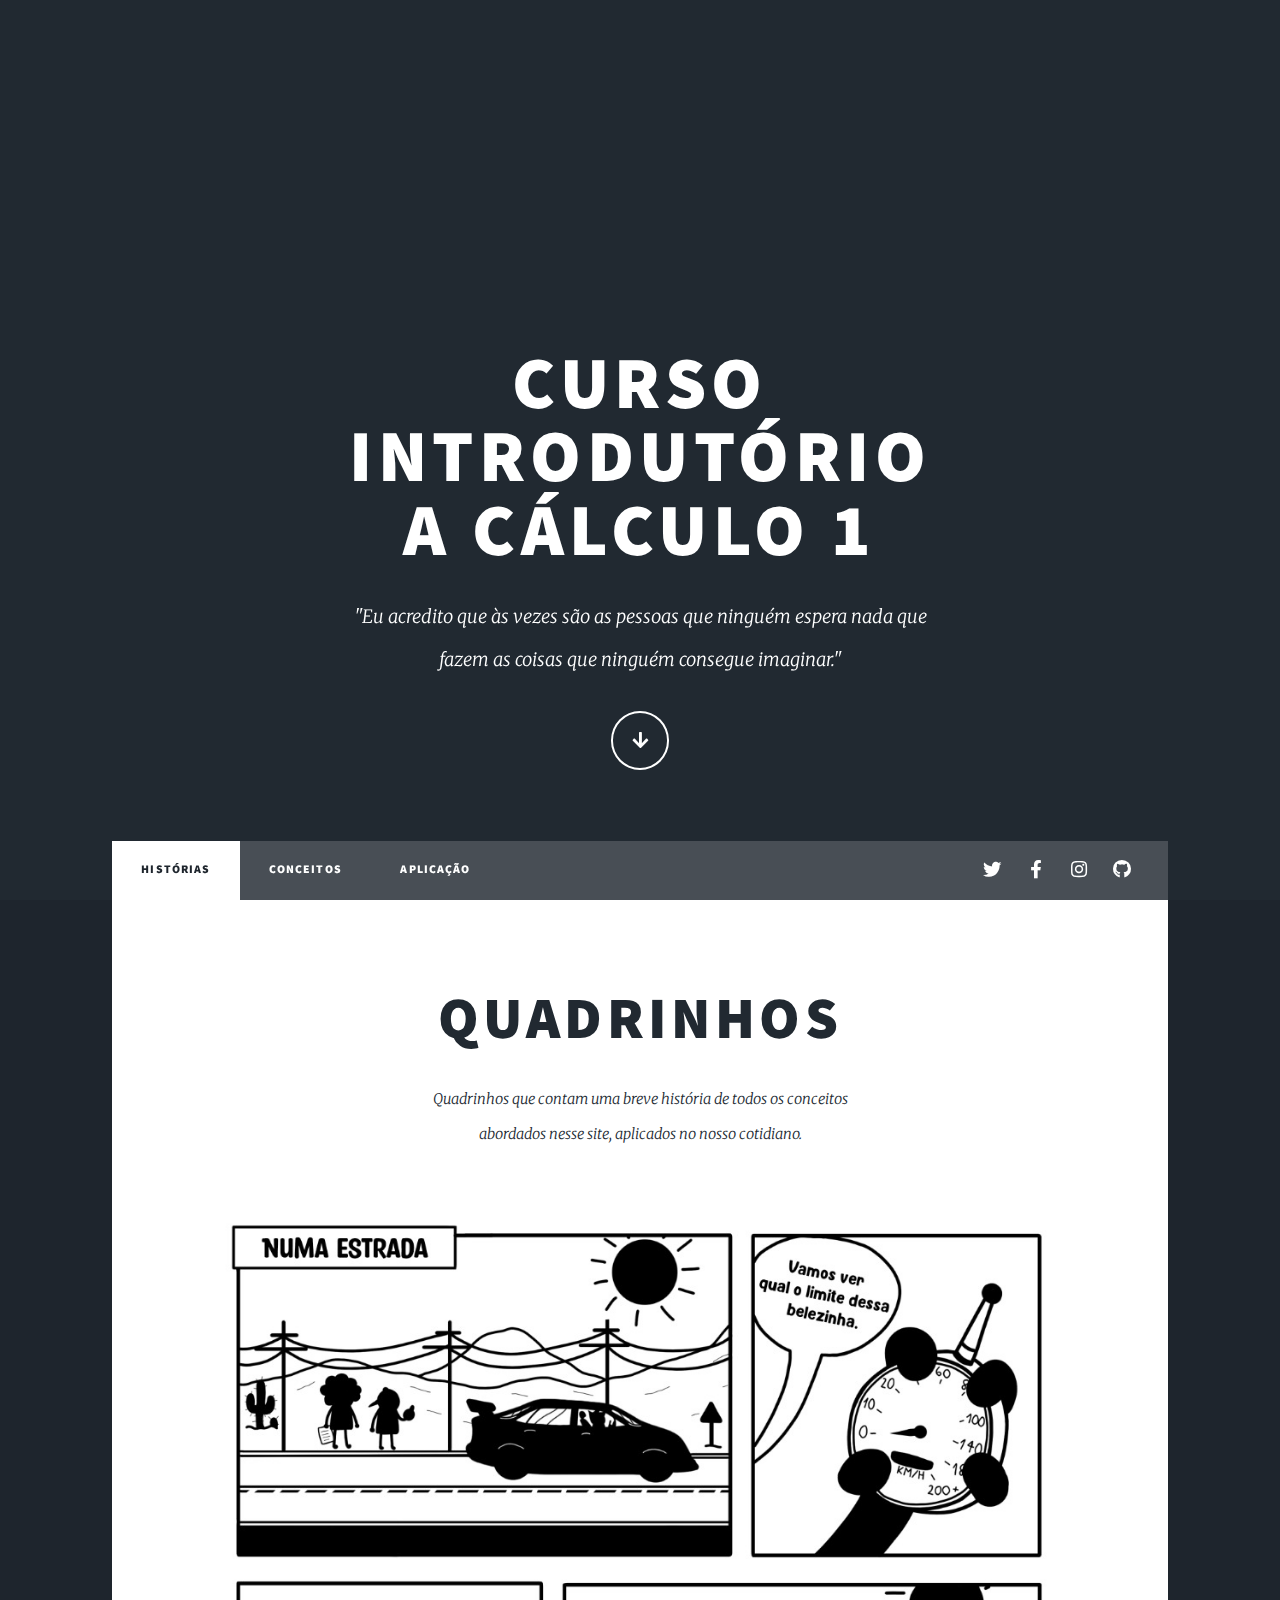
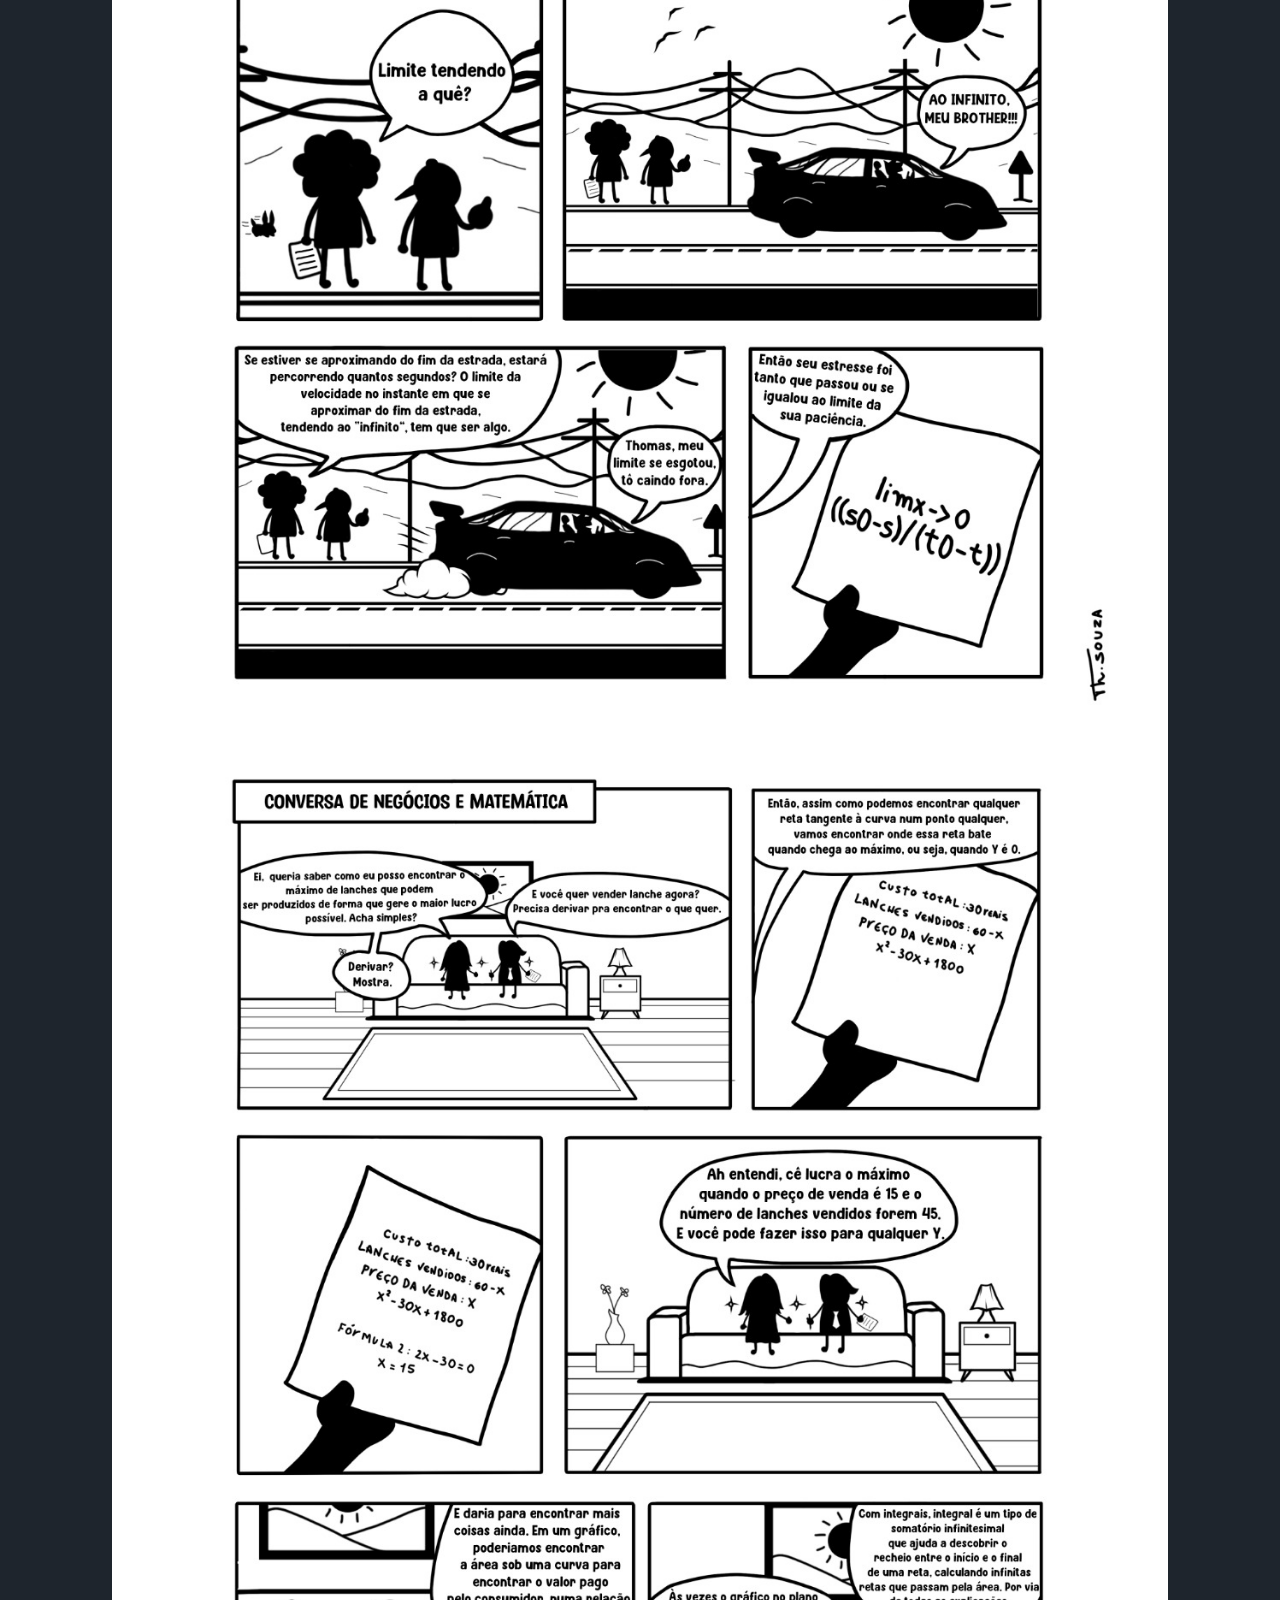
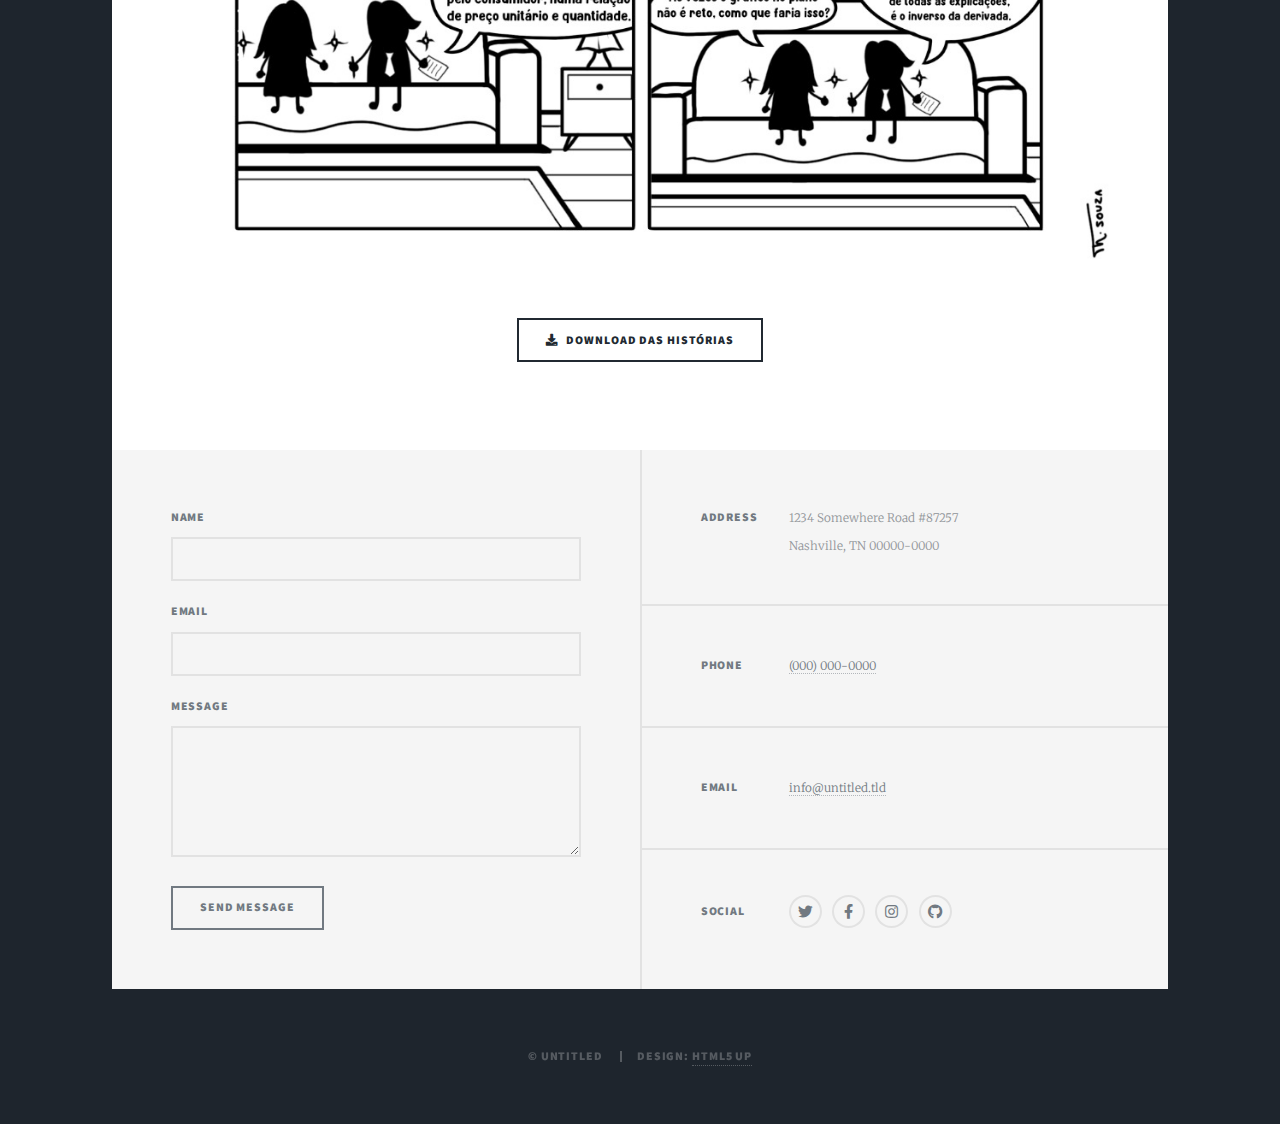
==== commit 925a8e6f: "Adicionando videos de indicação e detalhes nos botões" ====
--- a/index.html
+++ b/index.html
@@ -84,7 +84,6 @@
         <!-- Featured Post -->
         <article class="post featured">
           <header class="major">
-            <span class="date">April 25, 2017</span>
             <h2>
               <a href="#">Quadrinhos</a>
             </h2>
@@ -101,7 +100,10 @@
           /></a>
           <ul class="actions special">
             <li>
-              <a href="#" class="button large" download="images/pic01.jpeg"
+              <a
+                href="#"
+                download="images/pic01.jpeg"
+                class="button icon solid fa-download"
                 >Download das histórias</a
               >
             </li>
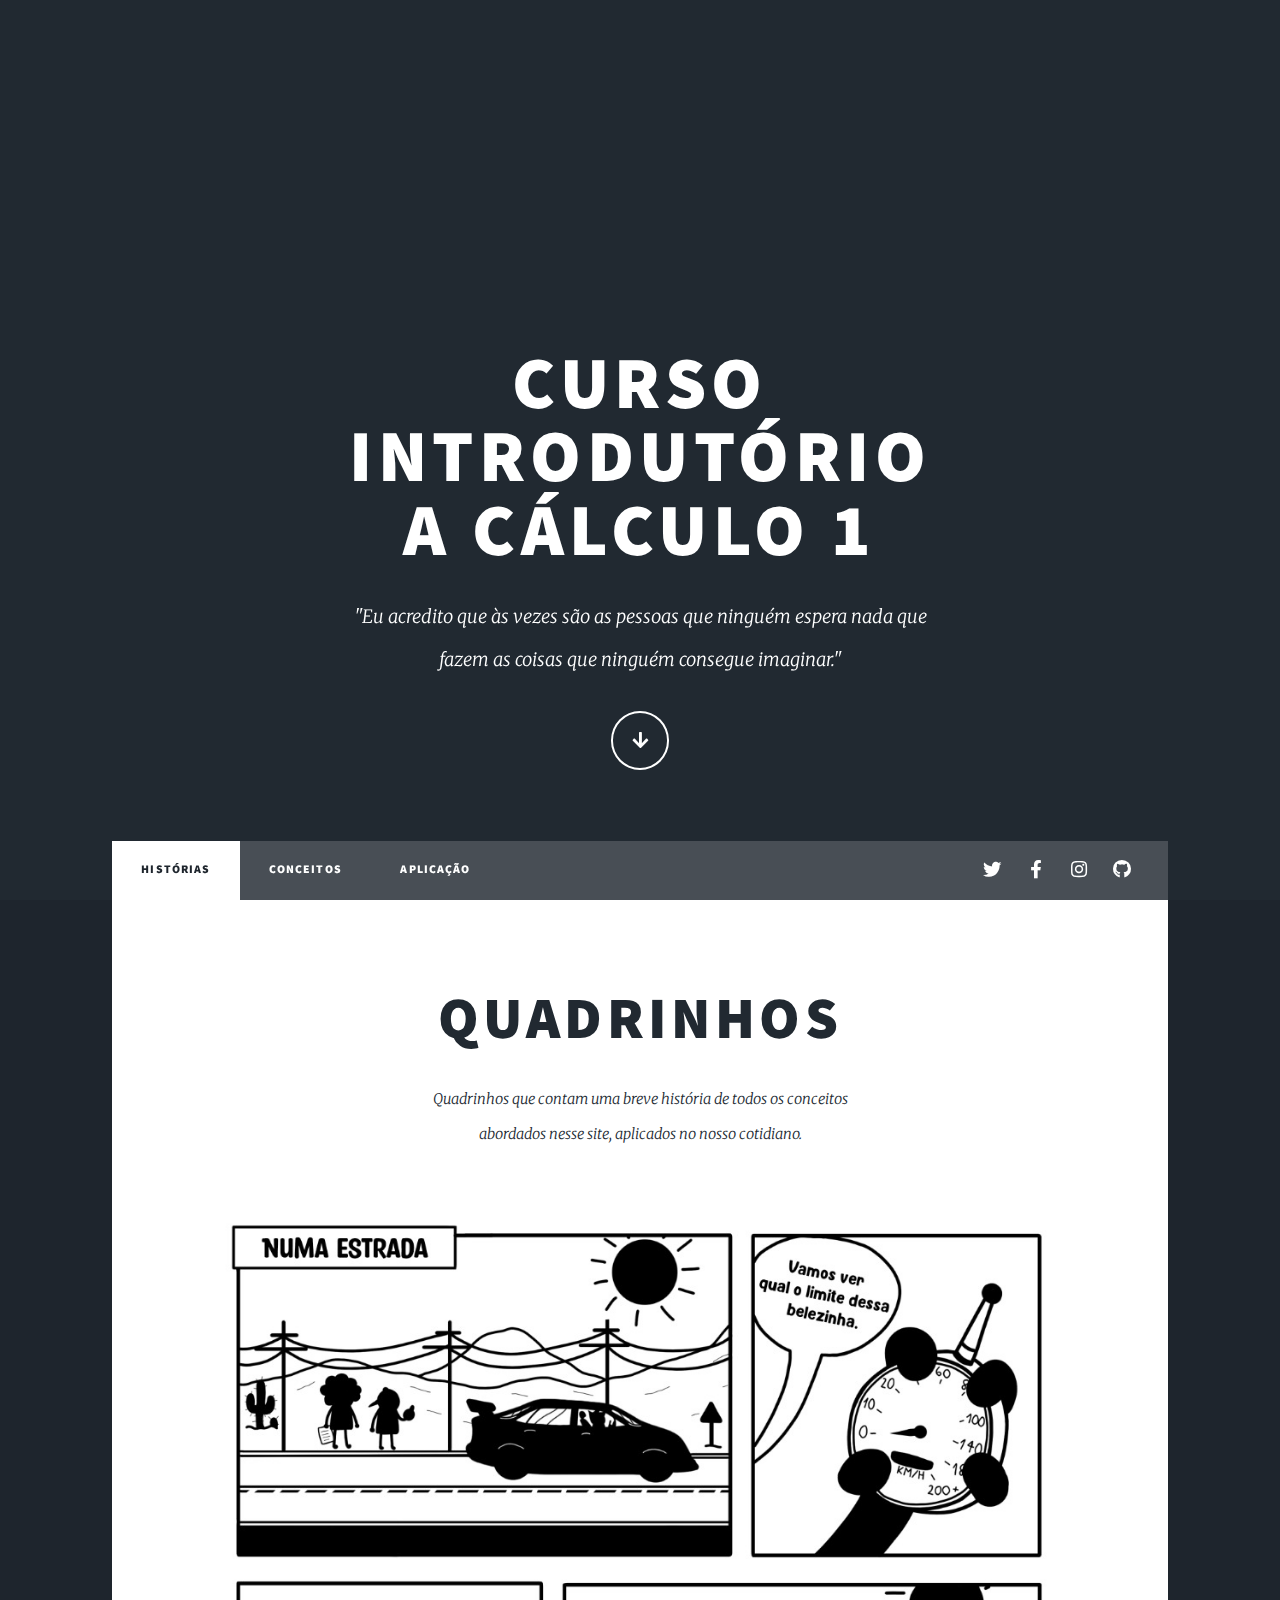
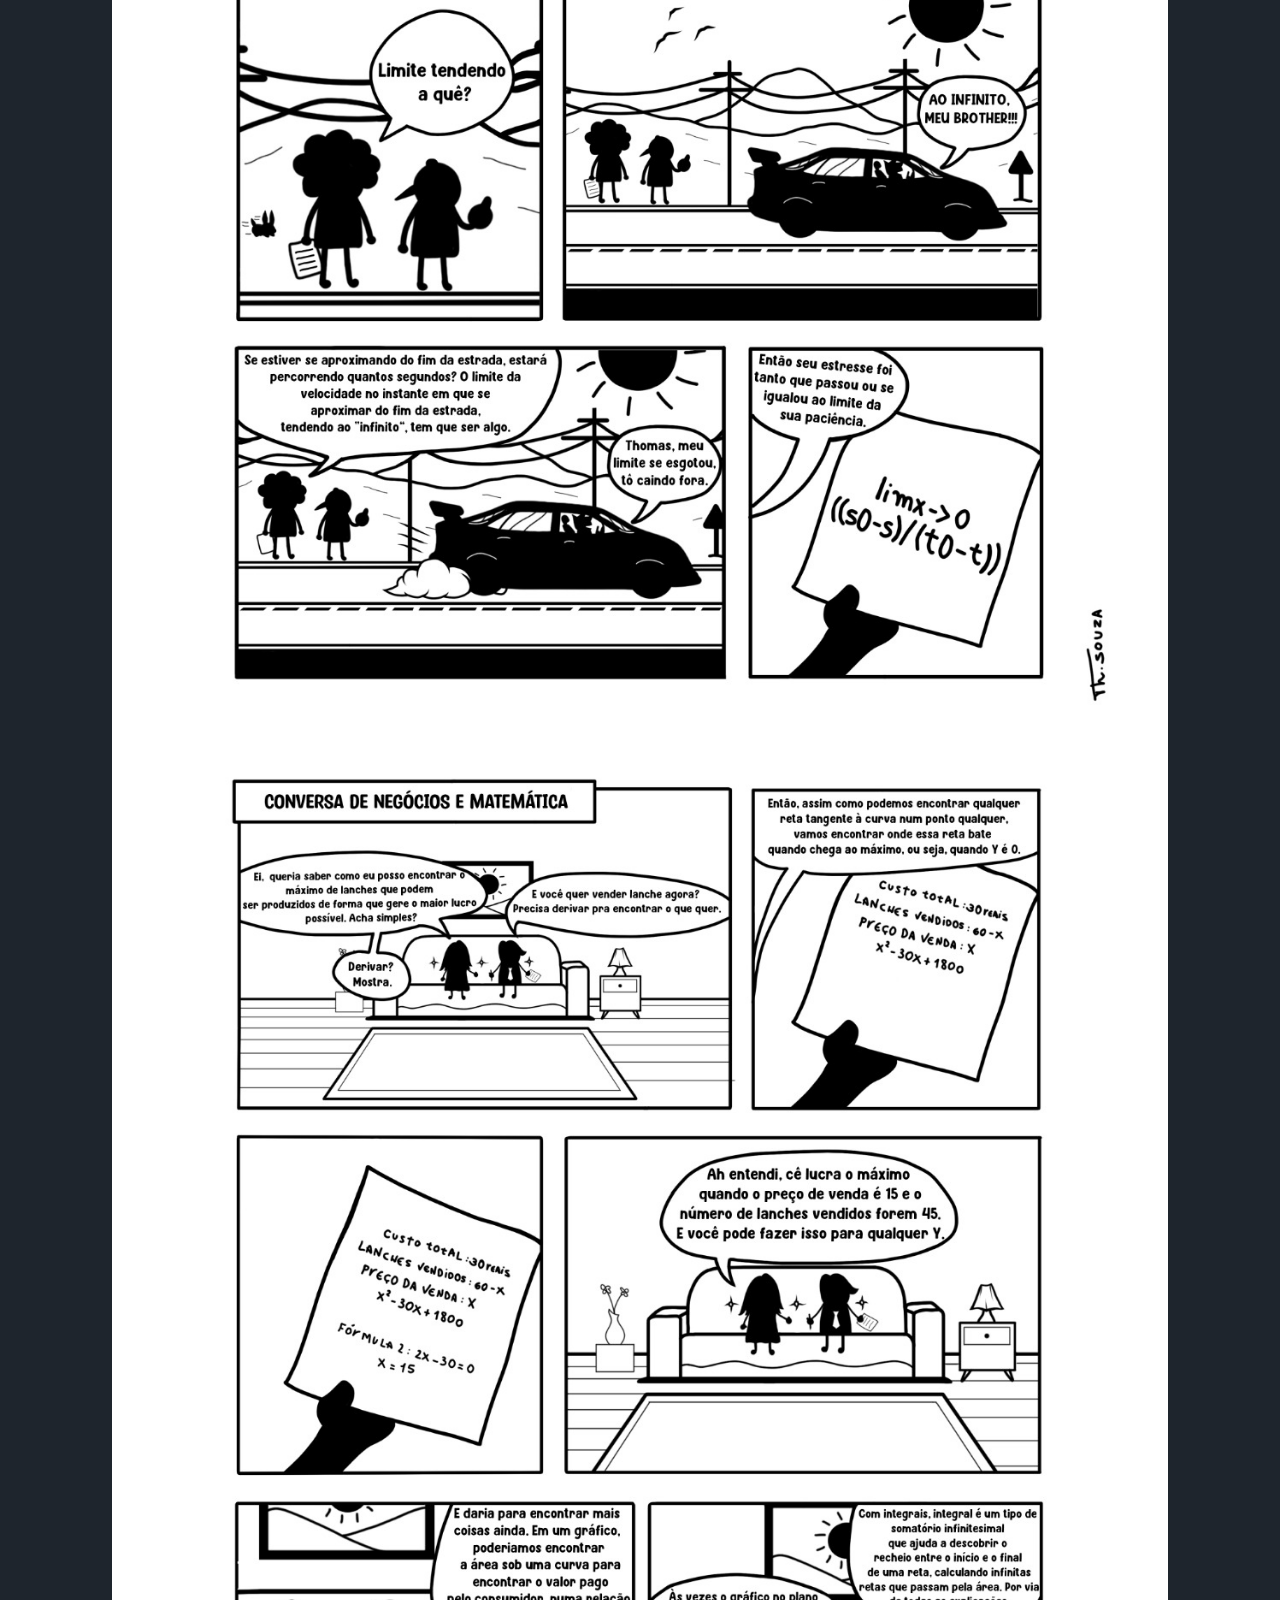
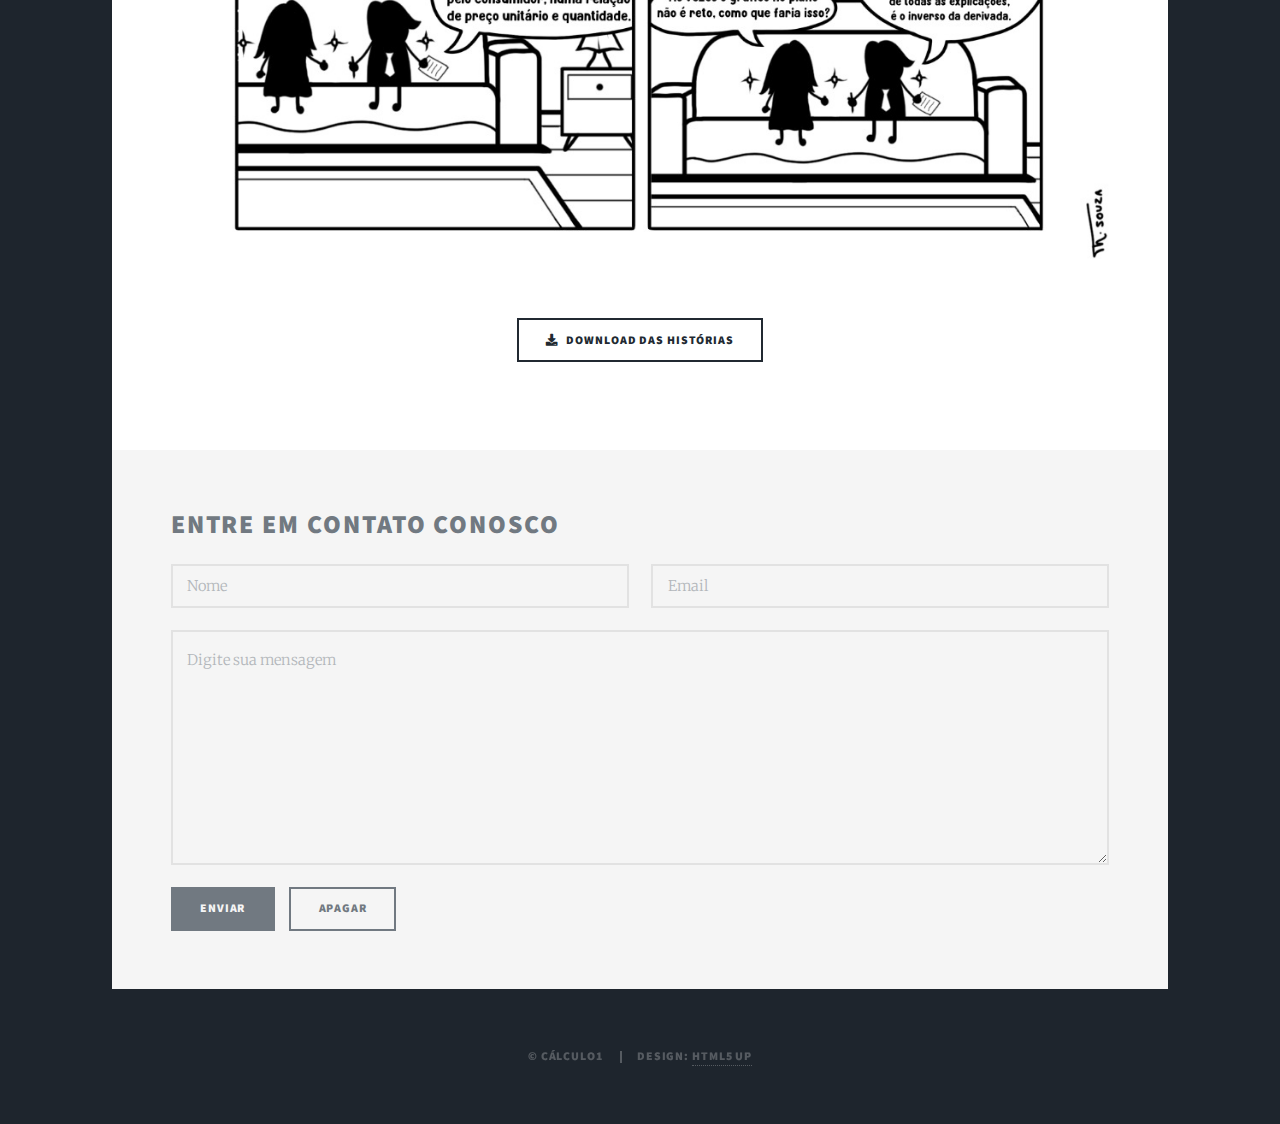
==== commit 9f3f0eeb: "Modificando o footer" ====
--- a/index.html
+++ b/index.html
@@ -114,74 +114,55 @@
       <!-- Footer -->
       <footer id="footer">
         <section>
+          <h2>Entre em contato conosco</h2>
+
           <form method="post" action="#">
-            <div class="fields">
-              <div class="field">
-                <label for="name">Name</label>
-                <input type="text" name="name" id="name" />
+            <div class="row gtr-uniform">
+              <div class="col-6 col-12-xsmall">
+                <input
+                  type="text"
+                  name="demo-name"
+                  id="demo-name"
+                  value=""
+                  placeholder="Nome"
+                />
               </div>
-              <div class="field">
-                <label for="email">Email</label>
-                <input type="text" name="email" id="email" />
+              <div class="col-6 col-12-xsmall">
+                <input
+                  type="email"
+                  name="demo-email"
+                  id="demo-email"
+                  value=""
+                  placeholder="Email"
+                />
               </div>
-              <div class="field">
-                <label for="message">Message</label>
-                <textarea name="message" id="message" rows="3"></textarea>
+              <!-- Break -->
+              <div class="col-12">
+                <textarea
+                  name="demo-message"
+                  id="demo-message"
+                  placeholder="Digite sua mensagem"
+                  rows="6"
+                ></textarea>
+              </div>
+              <!-- Break -->
+              <div class="col-12">
+                <ul class="actions">
+                  <li>
+                    <input type="submit" value="Enviar" class="primary" />
+                  </li>
+                  <li><input type="reset" value="Apagar" /></li>
+                </ul>
               </div>
             </div>
-            <ul class="actions">
-              <li><input type="submit" value="Send Message" /></li>
-            </ul>
           </form>
-        </section>
-        <section class="split contact">
-          <section class="alt">
-            <h3>Address</h3>
-            <p>
-              1234 Somewhere Road #87257<br />
-              Nashville, TN 00000-0000
-            </p>
-          </section>
-          <section>
-            <h3>Phone</h3>
-            <p><a href="#">(000) 000-0000</a></p>
-          </section>
-          <section>
-            <h3>Email</h3>
-            <p><a href="#">info@untitled.tld</a></p>
-          </section>
-          <section>
-            <h3>Social</h3>
-            <ul class="icons alt">
-              <li>
-                <a href="#" class="icon brands alt fa-twitter"
-                  ><span class="label">Twitter</span></a
-                >
-              </li>
-              <li>
-                <a href="#" class="icon brands alt fa-facebook-f"
-                  ><span class="label">Facebook</span></a
-                >
-              </li>
-              <li>
-                <a href="#" class="icon brands alt fa-instagram"
-                  ><span class="label">Instagram</span></a
-                >
-              </li>
-              <li>
-                <a href="#" class="icon brands alt fa-github"
-                  ><span class="label">GitHub</span></a
-                >
-              </li>
-            </ul>
-          </section>
         </section>
       </footer>
 
       <!-- Copyright -->
       <div id="copyright">
         <ul>
-          <li>&copy; Untitled</li>
+          <li>&copy; Cálculo1</li>
           <li>Design: <a href="https://html5up.net">HTML5 UP</a></li>
         </ul>
       </div>
